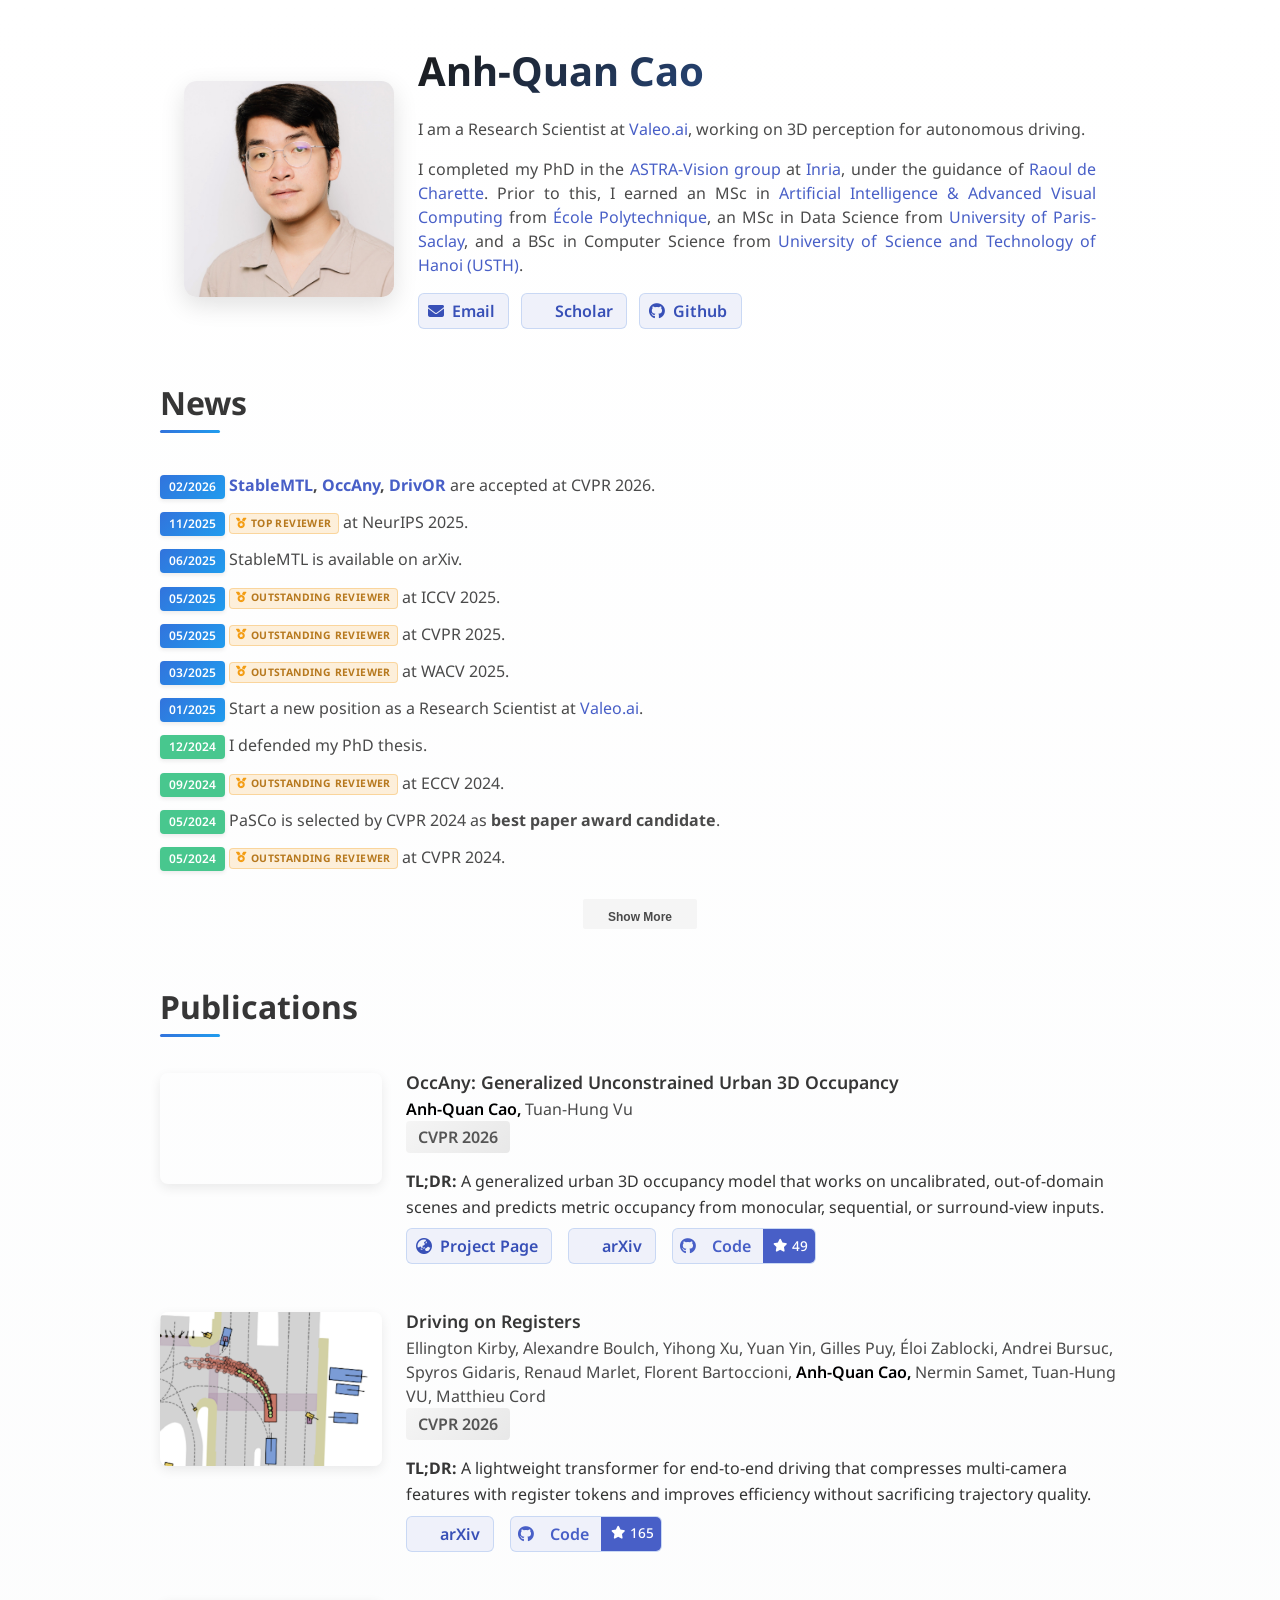
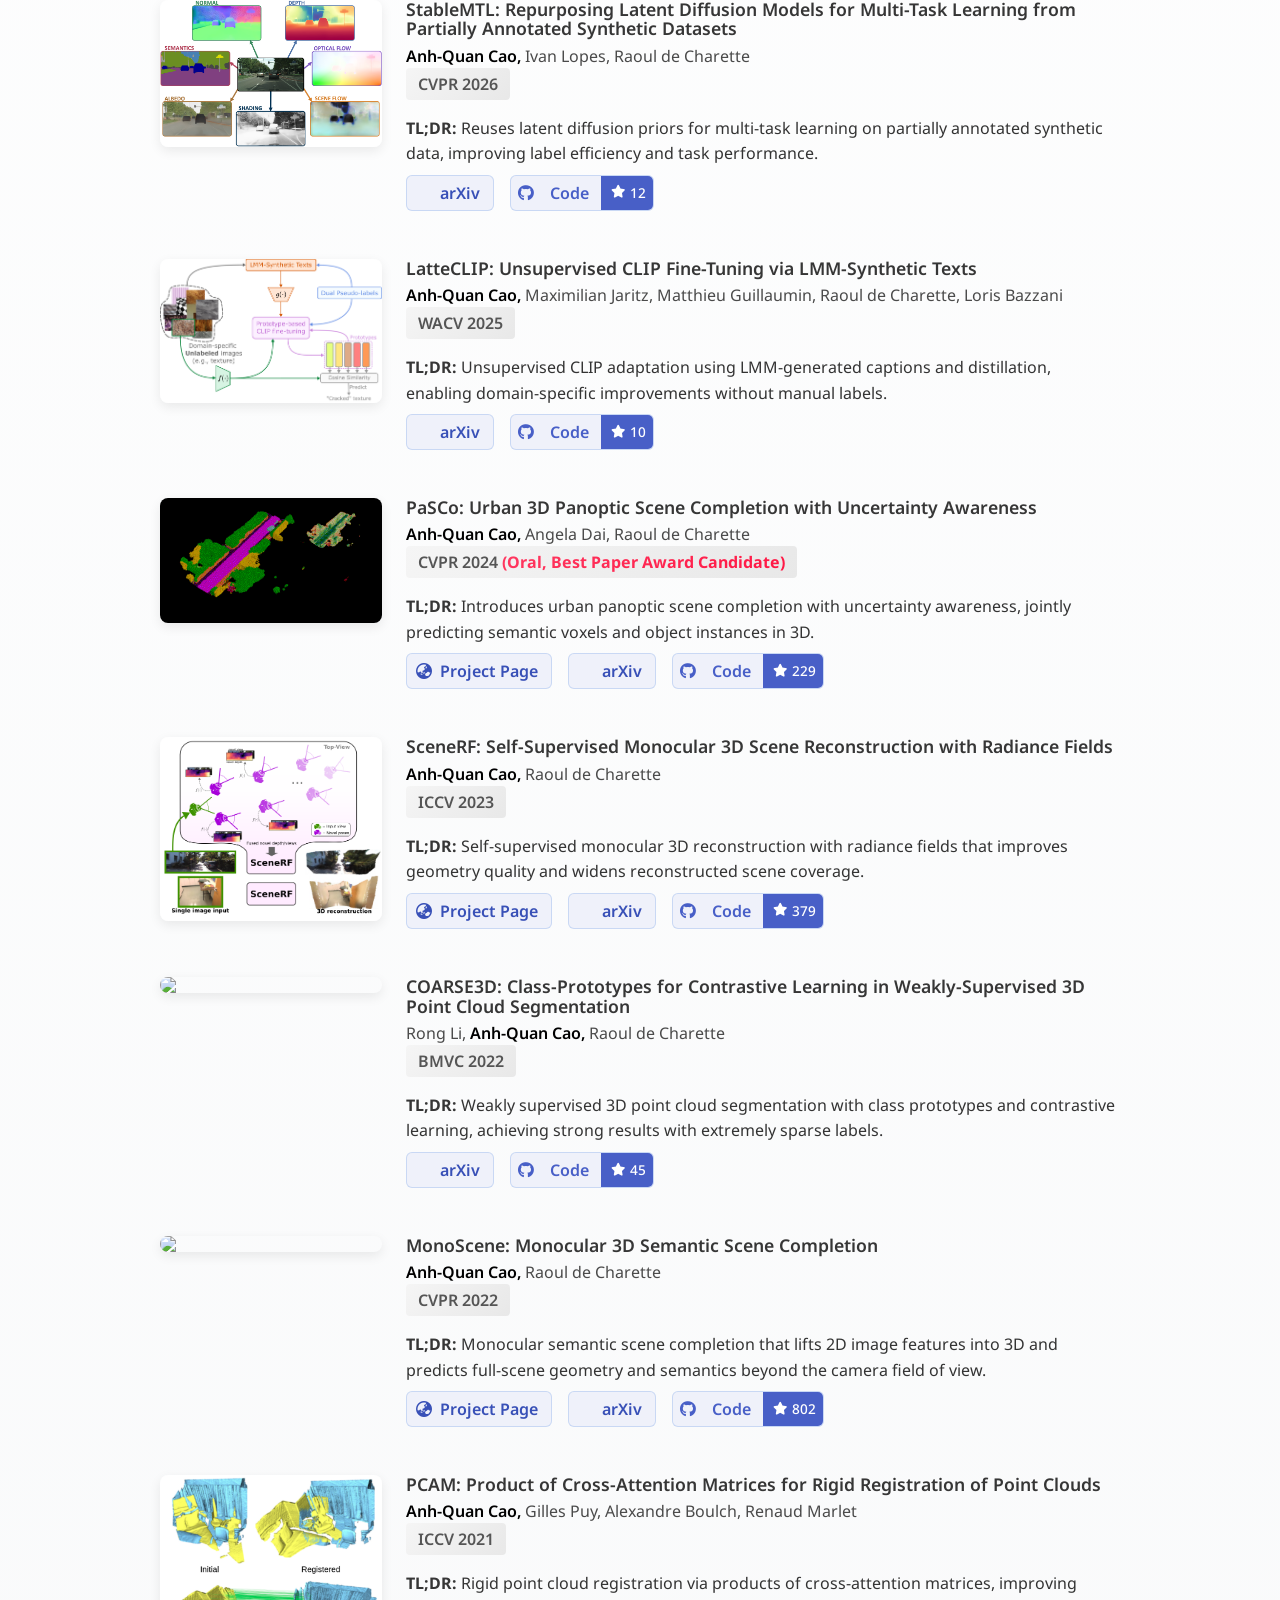
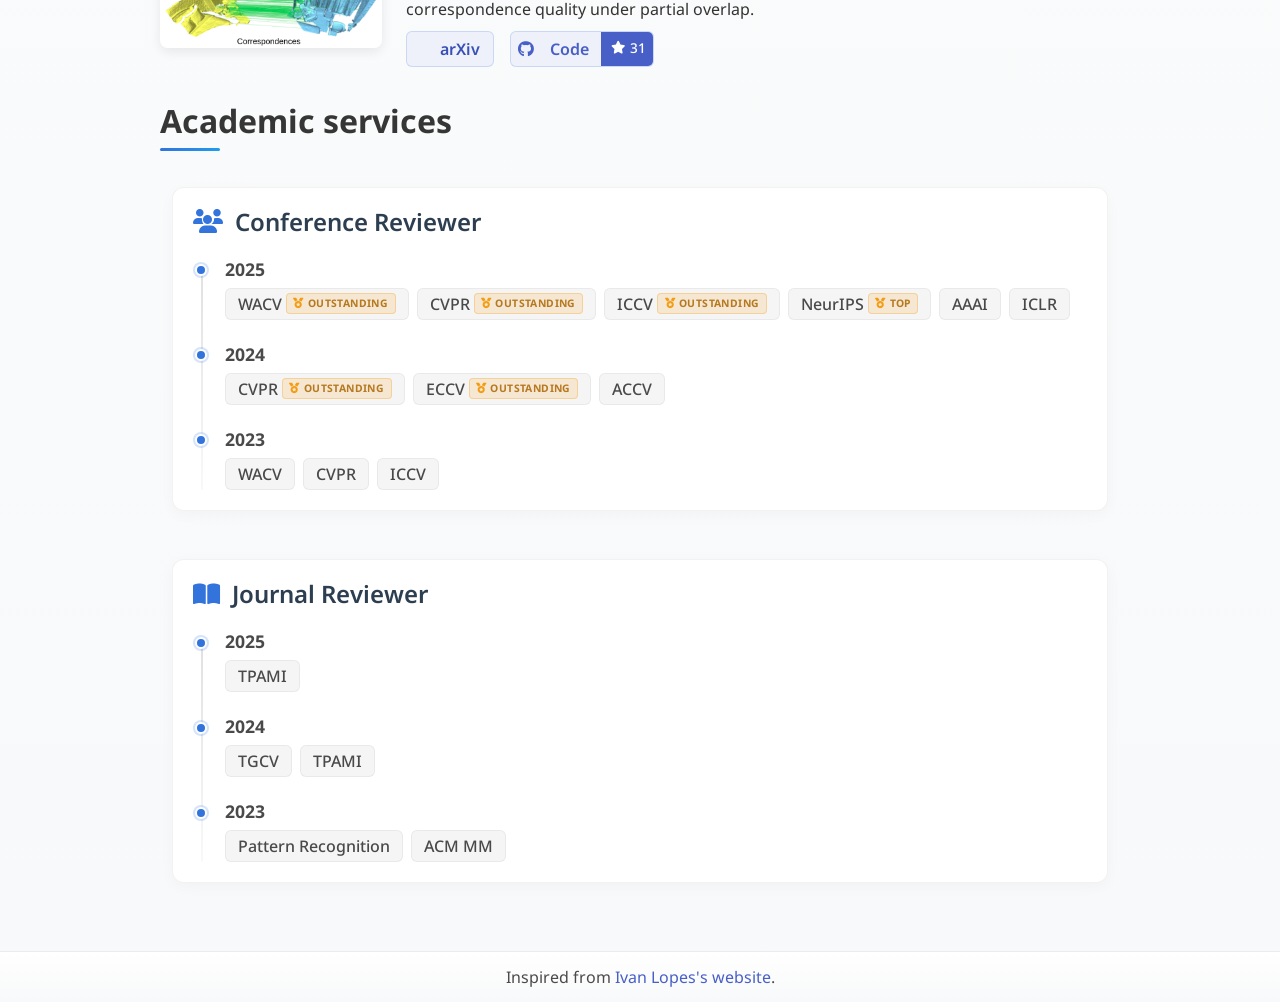
==== index.html @ 0c16ed2f "feat: enhance SEO metadata, add structured JSON-LD data, and improve accessibility labels for public" ====
<!DOCTYPE html>
<html lang="en-US" class="fontawesome-i2svg-active fontawesome-i2svg-complete">
<!-- Modified from https://phucnda.github.io/, original code from Phuc, Nguyen Duc Anh -->

<head>
  <meta http-equiv="Content-Type" content="text/html; charset=UTF-8">

  <!-- Google tag (gtag.js) -->
  <!-- <script async src="https://www.googletagmanager.com/gtag/js?id=G-V1244J4TGB"></script>
  <script>
    window.dataLayer = window.dataLayer || [];
    function gtag(){dataLayer.push(arguments);}
    gtag('js', new Date());

    gtag('config', 'G-V1244J4TGB');
  </script> -->

  <meta content="width=device-width, initial-scale=1" name="viewport">
  <title>Anh-Quan Cao | Research Scientist in 3D Perception & Autonomous Driving</title>
  <meta name="description"
    content="Anh-Quan Cao is a Research Scientist at Valeo.ai specializing in 3D perception for autonomous driving. His research includes 3D occupancy prediction, semantic scene completion, radiance fields, and multi-task learning.">
  <meta name="keywords"
    content="Anh-Quan Cao, 3D Perception, Autonomous Driving, Computer Vision, 3D Occupancy, Semantic Scene Completion, Radiance Fields, NeRF, Multi-Task Learning, Self-Supervised Learning, Point Cloud Segmentation, Deep Learning, Valeo.ai, Inria, CVPR, ICCV, NeurIPS">
  <meta name="author" content="Anh-Quan Cao">

  <link rel="canonical" href="https://anhquancao.github.io/">

  <!-- Open Graph / Social Media -->
  <meta property="og:type" content="website">
  <meta property="og:url" content="https://anhquancao.github.io/">
  <meta property="og:title" content="Anh-Quan Cao | Research Scientist in 3D Perception & Autonomous Driving">
  <meta property="og:description"
    content="Research Scientist at Valeo.ai working on 3D perception for autonomous driving. Specializing in 3D occupancy, semantic scene completion, and self-supervised learning.">
  <meta property="og:image" content="https://anhquancao.github.io/media/profile.png">

  <!-- Twitter -->
  <meta name="twitter:card" content="summary_large_image">
  <meta name="twitter:url" content="https://anhquancao.github.io/">
  <meta name="twitter:title" content="Anh-Quan Cao | Research Scientist in 3D Perception & Autonomous Driving">
  <meta name="twitter:description"
    content="Research Scientist at Valeo.ai working on 3D perception for autonomous driving. Specializing in 3D occupancy, semantic scene completion, and self-supervised learning.">
  <meta name="twitter:image" content="https://anhquancao.github.io/media/profile.png">

  <link rel="icon" type="image/x-icon" href="media/favicon.png">

  <!-- Structured Data -->
  <script type="application/ld+json">
    {
      "@context": "https://schema.org/",
      "@type": "Person",
      "name": "Anh-Quan Cao",
      "url": "https://anhquancao.github.io/",
      "image": "https://anhquancao.github.io/media/profile.png",
      "sameAs": [
        "https://scholar.google.com/citations?user=ygOSeCQAAAAJ",
        "https://github.com/anhquancao"
      ],
      "jobTitle": "Research Scientist",
      "worksFor": {
        "@type": "Organization",
        "name": "Valeo.ai"
      },
      "alumniOf": [
        {
          "@type": "CollegeOrUniversity",
          "name": "École Polytechnique"
        },
        {
          "@type": "CollegeOrUniversity",
          "name": "University of Paris-Saclay"
        },
        {
          "@type": "CollegeOrUniversity",
          "name": "University of Science and Technology of Hanoi"
        },
        {
          "@type": "CollegeOrUniversity",
          "name": "Inria"
        }
      ],
      "description": "Research Scientist at Valeo.ai working on 3D perception for autonomous driving. PhD from Inria in 3D computer vision."
    }
  </script>

  <!-- Fonts -->
  <link rel="preconnect" href="https://fonts.googleapis.com">
  <link rel="preconnect" href="https://fonts.gstatic.com" crossorigin>
  <link
    href="https://fonts.googleapis.com/css2?family=Noto+Sans:ital,wght@0,100..900;1,100..900&family=Open+Sans:ital,wght@0,300..800;1,300..800&display=swap"
    rel="stylesheet">

  <!-- Icons -->
  <link rel="stylesheet" href="https://cdnjs.cloudflare.com/ajax/libs/font-awesome/6.6.0/css/all.min.css"
    integrity="sha512-Kc323vGBEqzTmouAECnVceyQqyqdsSiqLQISBL29aUW4U/M7pSPA/gEUZQqv1cwx4OnYxTxve5UMg5GT6L4JJg=="
    crossorigin="anonymous" referrerpolicy="no-referrer" />
  <script src="https://cdnjs.cloudflare.com/ajax/libs/font-awesome/6.6.0/js/all.min.js"
    integrity="sha512-6sSYJqDreZRZGkJ3b+YfdhB3MzmuP9R7X1QZ6g5aIXhRvR1Y/N/P47jmnkENm7YL3oqsmI6AK+V6AD99uWDnIw=="
    crossorigin="anonymous" referrerpolicy="no-referrer"></script>
  <link rel="stylesheet" href="https://cdn.jsdelivr.net/gh/jpswalsh/academicons@1/css/academicons.min.css">

  <!-- Stylesheets -->
  <link href="bulma.min.css" rel="stylesheet">
  <link href="index.css" rel="stylesheet">

</head>

<body>

  <section class="hero">
    <div class="hero-body container is-max-desktop">
      <div class="columns is-vcentered">

        <div class="column is-3">
          <div class="portrait" style="border-radius: 0.8rem; overflow: hidden;">
            <img src="media/profile.png" alt="Anh-Quan Cao - Research Scientist in 3D Perception and Autonomous Driving">
          </div>
        </div>

        <div class="column">
          <h1 class="title">
            <b>Anh-Quan Cao</b>
          </h1>
          <div class="content has-text-justified">
            <p> I am a Research Scientist at <a href="https://valeoai.github.io/" target="_blank"
                rel="noopener noreferrer">Valeo.ai</a>, working on 3D perception for autonomous driving.</p>
            <p>I completed my PhD in the <a href="https://astra-vision.github.io/" target="_blank"
                rel="noopener noreferrer">ASTRA-Vision group</a>
              at <a href="https://www.inria.fr/en" target="_blank" rel="noopener noreferrer">Inria</a>,
              under the guidance of <a href="https://team.inria.fr/rits/membres/raoul-de-charette/" target="_blank"
                rel="noopener noreferrer">Raoul de Charette</a>.
              Prior to this, I earned an MSc in <a target="_blank"
                href="https://programmes.polytechnique.edu/en/master/all-msct-programs/artificial-intelligence-advanced-visual-computing-master"
                rel="noopener noreferrer">Artificial Intelligence & Advanced Visual Computing</a> from <a
                target="_blank" href="https://www.polytechnique.edu/en" rel="noopener noreferrer">École
                Polytechnique</a>, an MSc in Data Science from <a target="_blank"
                href="https://www.universite-paris-saclay.fr/en" rel="noopener noreferrer">University of
                Paris-Saclay</a>, and a BSc in Computer Science from <a target="_blank" href="https://usth.edu.vn/en/"
                rel="noopener noreferrer">University of Science and Technology of Hanoi (USTH)</a>.
            </p>
            <a class="external-link button is-link is-light" href="mailto:cao.anhquan@outlook.com">
              <span class="icon"><i class="fa fa-envelope" aria-hidden="true"></i></span>
              <span>Email</span>
            </a>

            <a class="external-link button is-link is-light"
              href="https://scholar.google.com/citations?user=ygOSeCQAAAAJ">
              <span class="icon"><i class="ai ai-google-scholar"></i></span>
              <span>Scholar</span>
            </a>

            <a class="external-link button is-link is-light" href="https://github.com/anhquancao">
              <span class="icon"><i class="fab fa-github"></i></span>
              <span>Github</span>
            </a>
          </div>

        </div>
      </div>
    </div>
    </div>
  </section>

  <section class="section pt-2">
    <div class="container is-max-desktop">

      <h2 class="title is-3">News</h2>
      <div class="columns publication-block">
        <div class="column">
          <div class="content">
            <div class="news-item"><span class="tag is-info">02/2026</span> <b><a href="#stablemtl">StableMTL</a>, <a
                  href="https://arxiv.org/abs/2603.23502">OccAny</a>, <a href="#drivor">DrivOR</a></b> are
              accepted at CVPR 2026.</div>
            <div class="news-item"><span class="tag is-info">11/2025</span> <b><a
                  href='https://neurips.cc/Conferences/2025/ProgramCommittee#top-reviewer'><span class="badge-top"><i
                      class="fas fa-medal text-gold"></i> Top reviewer</span></a></b> at
              NeurIPS 2025.</div>
            <div class="news-item"><span class="tag is-info">06/2025</span> StableMTL is available on arXiv.</div>
            <div class="news-item"><span class="tag is-info">05/2025</span> <b><a
                  href='https://iccv.thecvf.com/Conferences/2025/ProgramCommittee#all-outstanding-reviewer'><span
                    class="badge-outstanding"><i class="fas fa-medal text-gold"></i> Outstanding reviewer</span></a></b>
              at ICCV 2025.</div>
            <div class="news-item"><span class="tag is-info">05/2025</span> <b><a
                  href='https://cvpr.thecvf.com/Conferences/2025/ProgramCommittee#all-outstanding-reviewer'><span
                    class="badge-outstanding"><i class="fas fa-medal text-gold"></i> Outstanding reviewer</span></a></b>
              at CVPR 2025.</div>
            <div class="news-item"><span class="tag is-info">03/2025</span> <b><a
                  href='https://wacv2025.thecvf.com/reviewers/'><span class="badge-outstanding"><i
                      class="fas fa-medal text-gold"></i> Outstanding reviewer</span></a></b> at WACV 2025.</div>
            <div class="news-item"><span class="tag is-info">01/2025</span> Start a new position as a Research Scientist
              at <a href="https://valeoai.github.io/" target="_blank" rel="noopener noreferrer">Valeo.ai</a>.</div>
            <div class="news-item"><span class="tag is-success">12/2024</span> I defended my PhD thesis.</div>
            <div class="news-item"><span class="tag is-success">09/2024</span> <b><a
                  href='https://eccv.ecva.net/Conferences/2024/Reviewers'><span class="badge-outstanding"><i
                      class="fas fa-medal text-gold"></i> Outstanding reviewer</span></a></b> at ECCV 2024.
            </div>
            <div class="news-item"><span class="tag is-success">05/2024</span> PaSCo is selected by CVPR 2024 as <b>best
                paper award candidate</b>.</div>
            <div class="news-item"><span class="tag is-success">05/2024</span> <b><a
                  href='https://x.com/CVPR/status/1793616950314369239?lang=en'><span class="badge-outstanding"><i
                      class="fas fa-medal text-gold"></i> Outstanding reviewer</span></a></b> at CVPR
              2024.</div>
            <button class="button is-small is-light show-more-btn">Show More</button>
          </div>
          <div class="content content-old" style="display: none;">
            <div class="news-item"><span class="tag is-success">04/2024</span> PaSCo is accepted by CVPR 2024 as
              <b>Oral</b> (0.8% = 90/11,532).
            </div>
            <div class="news-item"><span class="tag is-success">02/2024</span> I join Amazon as an Applied Research
              Intern, working with Maximilian Jaritz, Matthieu Guillaumin and Loris Bazzani.</div>
            <div class="news-item"><span class="tag is-warning">12/2023</span> PaSCo is available on arXiv</div>
            <div class="news-item"><span class="tag is-warning">07/2023</span> SceneRF has been accepted at ICCV 2023
            </div>
            <div class="news-item"><span class="tag is-warning">03/2023</span> Updated version of SceneRF is available
              on arXiv! Code will be updated soon!</div>
          </div>
        </div>
      </div>

      <h2 class="title is-3">Publications</h2>

      <div id="occany" class="publication-block columns">

        <div class="column is-3">
          <div class="publication-image ">
            <video autoplay muted loop playsinline preload="metadata" aria-label="OccAny: Generalized Unconstrained Urban 3D Occupancy - Project Teaser">
              <source src="media/teaser_occany.mp4" type="video/mp4">
            </video>
          </div>
        </div>

        <div class="column">
          <div class="content">

            <h3 class="publication-title">
              <span>OccAny: Generalized Unconstrained Urban 3D Occupancy</span>
            </h3>

            <div class="publication-authors">
              <span class="author-block author-me">
                Anh-Quan Cao,
              </span>
              <span class="author-block ">
                Tuan-Hung Vu
              </span>
            </div>

            <div class="publication-venue">
              <span>CVPR 2026</span>
            </div>

            <p class="publication-description mb-0">
              <strong>TL;DR:</strong> A generalized urban 3D occupancy model that works on uncalibrated,
              out-of-domain scenes and predicts metric occupancy from monocular, sequential, or surround-view inputs.
            </p>

            <div class="publication-links field">

              <a class="external-link button is-link is-light" href="https://valeoai.github.io/OccAny/">
                <span class="icon"><i class="fas fa-globe-asia"></i></span>
                <span>Project Page</span>
              </a>

              <a class="external-link button is-link is-light" href="https://arxiv.org/abs/2603.23502">
                <span class="icon"><i class="ai ai-arxiv"></i></span>
                <span>arXiv</span>
              </a>

              <a class="external-link button is-link is-light has-star" href="https://github.com/valeoai/OccAny">
                <span class="button-label">
                  <span class="icon"><i class="fab fa-github"></i></span>
                  <span>Code</span>
                </span>
                <span class="star-count">
                  <span class="icon"><i class="fas fa-star"></i></span>
                  <span>49</span>
                </span>
              </a>

            </div>

          </div>
        </div>
      </div>

      <div id="drivor" class="publication-block columns">

        <div class="column is-3">
          <div class="publication-image ">

            <img alt="DrivOR: Driving on Registers - Lightweight Transformer for End-to-End Driving" src="media/drivor.png">
          </div>
        </div>

        <div class="column">
          <div class="content">

            <h3 class="publication-title">
              <span>Driving on Registers</span>
            </h3>

            <div class="publication-authors">
              <span class="author-block ">
                Ellington Kirby, Alexandre Boulch, Yihong Xu, Yuan Yin, Gilles Puy, Éloi Zablocki, Andrei Bursuc, Spyros
                Gidaris, Renaud Marlet, Florent Bartoccioni,
              </span>
              <span class="author-block author-me">
                Anh-Quan Cao,
              </span>
              <span class="author-block ">
                Nermin Samet, Tuan-Hung VU, Matthieu Cord
              </span>
            </div>

            <div class="publication-venue">
              <span>CVPR 2026</span>
            </div>

            <p class="publication-description mb-0">
              <strong>TL;DR:</strong> A lightweight transformer for end-to-end driving that compresses multi-camera
              features with register tokens and improves efficiency without sacrificing trajectory quality.
            </p>

            <div class="publication-links field">

              <a class="external-link button is-link is-light" href="https://arxiv.org/abs/2601.05083">
                <span class="icon"><i class="ai ai-arxiv"></i></span>
                <span>arXiv</span>
              </a>

              <a class="external-link button is-link is-light has-star" href="https://github.com/valeoai/DrivoR">
                <span class="button-label">
                  <span class="icon"><i class="fab fa-github"></i></span>
                  <span>Code</span>
                </span>
                <span class="star-count">
                  <span class="icon"><i class="fas fa-star"></i></span>
                  <span>165</span>
                </span>
              </a>

            </div>

          </div>
        </div>
      </div>

      <div id="stablemtl" class="publication-block columns">

        <div class="column is-3">
          <div class="publication-image ">

            <img alt="StableMTL: Multi-Task Learning from Partially Annotated Synthetic Datasets" src="media/stablemtl.png">
          </div>
        </div>

        <div class="column">
          <div class="content">

            <h3 class="publication-title">
              <span>StableMTL: Repurposing Latent Diffusion Models for Multi-Task Learning from Partially Annotated
                Synthetic Datasets</span>
            </h3>

            <div class="publication-authors">
              <span class="author-block author-me">
                Anh-Quan Cao,
              </span>
              <span class="author-block ">
                Ivan Lopes, Raoul de Charette
              </span>
            </div>

            <div class="publication-venue">
              <span>CVPR 2026</span>
            </div>

            <p class="publication-description mb-0">
              <strong>TL;DR:</strong> Reuses latent diffusion priors for multi-task learning on partially annotated
              synthetic data, improving label efficiency and task performance.
            </p>

            <div class="publication-links field">
              <a class="external-link button is-link is-light" href="https://arxiv.org/abs/2506.08013">
                <span class="icon"><i class="ai ai-arxiv"></i></span>
                <span>arXiv</span>
              </a>

              <a class="external-link button is-link is-light has-star"
                href="https://github.com/astra-vision/StableMTL">
                <span class="button-label">
                  <span class="icon"><i class="fab fa-github"></i></span>
                  <span>Code</span>
                </span>
                <span class="star-count">
                  <span class="icon"><i class="fas fa-star"></i></span>
                  <span>12</span>
                </span>
              </a>
            </div>

          </div>
        </div>
      </div>

      <div class="publication-block columns">

        <div class="column is-3">
          <div class="publication-image ">

            <img alt="LatteCLIP: Unsupervised CLIP Fine-Tuning via LMM-Synthetic Texts" src="media/latteclip.png">
          </div>
        </div>

        <div class="column">
          <div class="content">

            <h3 class="publication-title">
              <span>LatteCLIP: Unsupervised CLIP Fine-Tuning via LMM-Synthetic Texts</span>
            </h3>

            <div class="publication-authors">
              <span class="author-block author-me">
                Anh-Quan Cao,
              </span>
              <span class="author-block ">
                Maximilian Jaritz, Matthieu Guillaumin, Raoul de Charette, Loris Bazzani
              </span>
            </div>

            <div class="publication-venue">
              <span>WACV 2025</span>
            </div>

            <p class="publication-description mb-0">
              <strong>TL;DR:</strong> Unsupervised CLIP adaptation using LMM-generated captions and distillation,
              enabling domain-specific improvements without manual labels.
            </p>
            <div class="publication-links field">
              <a class="external-link button is-link is-light" href="https://arxiv.org/abs/2410.08211">
                <span class="icon"><i class="ai ai-arxiv"></i></span>
                <span>arXiv</span>
              </a>

              <a class="external-link button is-link is-light has-star"
                href="https://github.com/astra-vision/LatteCLIP">
                <span class="button-label">
                  <span class="icon"><i class="fab fa-github"></i></span>
                  <span>Code</span>
                </span>
                <span class="star-count">
                  <span class="icon"><i class="fas fa-star"></i></span>
                  <span>10</span>
                </span>
              </a>
            </div>

          </div>
        </div>
      </div>



      <div class="publication-block columns">

        <div class="column is-3">
          <div class="publication-image ">

            <img alt="PaSCo: Urban 3D Panoptic Scene Completion with Uncertainty Awareness" src="media/pasco.GIF">
          </div>
        </div>

        <div class="column">
          <div class="content">
            <h3 class="publication-title">PaSCo: Urban 3D Panoptic Scene Completion with Uncertainty Awareness</h3>
            <div class="publication-authors">

              <span class="author-block author-me">
                Anh-Quan Cao,
              </span>
              <span class="author-block ">
                Angela Dai, Raoul de Charette
              </span>

            </div>
            <div class="publication-venue">
              <span>CVPR 2024</span> <span class="has-text-danger">(Oral, Best Paper Award Candidate)</span>
            </div>
            <p class="publication-description mb-0">
              <strong>TL;DR:</strong> Introduces urban panoptic scene completion with uncertainty awareness, jointly
              predicting semantic voxels and object instances in 3D.
            </p>

            <div class="publication-links field">

              <a class="external-link button is-link is-light" href="https://astra-vision.github.io/PaSCo/">
                <span class="icon"><i class="fas fa-globe-asia"></i></span>
                <span>Project Page</span>
              </a>

              <a class="external-link button is-link is-light" href="https://arxiv.org/abs/2312.02158">
                <span class="icon"><i class="ai ai-arxiv"></i></span>
                <span>arXiv</span>
              </a>

              <a class="external-link button is-link is-light has-star" href="https://github.com/astra-vision/PaSCo">
                <span class="button-label">
                  <span class="icon"><i class="fab fa-github"></i></span>
                  <span>Code</span>
                </span>
                <span class="star-count">
                  <span class="icon"><i class="fas fa-star"></i></span>
                  <span>229</span>
                </span>
              </a>

            </div>
          </div>
        </div>
      </div>

      <div class="publication-block columns">

        <div class="column is-3">
          <div class="publication-image ">

            <img alt="SceneRF: Self-Supervised Monocular 3D Scene Reconstruction with Radiance Fields" src="media/scenerf.png">
          </div>
        </div>

        <div class="column">
          <div class="content">

            <h3 class="publication-title">
              <span>SceneRF: Self-Supervised Monocular 3D Scene Reconstruction with Radiance Fields</span>
            </h3>

            <div class="publication-authors">
              <span class="author-block author-me">
                Anh-Quan Cao,
              </span>
              <span class="author-block ">
                Raoul de Charette
              </span>
            </div>

            <div class="publication-venue">
              <span>ICCV 2023</span>
            </div>

            <p class="publication-description mb-0">
              <strong>TL;DR:</strong> Self-supervised monocular 3D reconstruction with radiance fields that improves
              geometry quality and widens reconstructed scene coverage.
            </p>

            <div class="publication-links field">
              <a class="external-link button is-link is-light" href="https://astra-vision.github.io/SceneRF/">
                <span class="icon"><i class="fas fa-globe-asia"></i></span>
                <span>Project Page</span>
              </a>

              <a class="external-link button is-link is-light" href="https://arxiv.org/abs/2212.02501">
                <span class="icon"><i class="ai ai-arxiv"></i></span>
                <span>arXiv</span>
              </a>

              <a class="external-link button is-link is-light has-star" href="https://github.com/astra-vision/SceneRF">
                <span class="button-label">
                  <span class="icon"><i class="fab fa-github"></i></span>
                  <span>Code</span>
                </span>
                <span class="star-count">
                  <span class="icon"><i class="fas fa-star"></i></span>
                  <span>379</span>
                </span>
              </a>
            </div>

          </div>
        </div>

      </div>

      <div class="publication-block columns">

        <div class="column is-3">
          <div class="publication-image ">

            <img alt="COARSE3D: Weakly-Supervised 3D Point Cloud Segmentation with Class-Prototypes" src="media/coarse3d_teaser.gif">
          </div>
        </div>

        <div class="column">
          <div class="content">

            <h3 class="publication-title">
              <span>COARSE3D: Class-Prototypes for Contrastive Learning in Weakly-Supervised 3D Point Cloud
                Segmentation</span>
            </h3>

            <div class="publication-authors">
              <span class="author-block ">
                Rong Li,
              </span>
              <span class="author-block author-me">
                Anh-Quan Cao,
              </span>
              <span class="author-block ">
                Raoul de Charette
              </span>
            </div>

            <div class="publication-venue">
              <span>BMVC 2022</span>
            </div>

            <p class="publication-description mb-0">
              <strong>TL;DR:</strong> Weakly supervised 3D point cloud segmentation with class prototypes and
              contrastive learning, achieving strong results with extremely sparse labels.
            </p>
            <div class="publication-links field">
              <a class="external-link button is-link is-light" href="https://arxiv.org/abs/2210.01784">
                <span class="icon"><i class="ai ai-arxiv"></i></span>
                <span>arXiv</span>
              </a>

              <a class="external-link button is-link is-light has-star" href="https://github.com/astra-vision/COARSE3D">
                <span class="button-label">
                  <span class="icon"><i class="fab fa-github"></i></span>
                  <span>Code</span>
                </span>
                <span class="star-count">
                  <span class="icon"><i class="fas fa-star"></i></span>
                  <span>45</span>
                </span>
              </a>
            </div>

          </div>
        </div>
      </div>

      <div class="publication-block columns">

        <div class="column is-3">
          <div class="publication-image ">

            <img alt="MonoScene: Monocular 3D Semantic Scene Completion" src="media/SemKITTI.gif">
          </div>
        </div>

        <div class="column">
          <div class="content">

            <h3 class="publication-title">
              <span>MonoScene: Monocular 3D Semantic Scene Completion
              </span>
            </h3>

            <div class="publication-authors">
              <span class="author-block author-me">
                Anh-Quan Cao,
              </span>
              <span class="author-block ">
                Raoul de Charette
              </span>
            </div>

            <div class="publication-venue">
              <span>CVPR 2022</span>
            </div>

            <p class="publication-description mb-0">
              <strong>TL;DR:</strong> Monocular semantic scene completion that lifts 2D image features into 3D and
              predicts full-scene geometry and semantics beyond the camera field of view.
            </p>
            <div class="publication-links field">
              <a class="external-link button is-link is-light" href="https://astra-vision.github.io/MonoScene/">
                <span class="icon"><i class="fas fa-globe-asia"></i></span>
                <span>Project Page</span>
              </a>

              <a class="external-link button is-link is-light" href="https://arxiv.org/abs/2112.00726">
                <span class="icon"><i class="ai ai-arxiv"></i></span>
                <span>arXiv</span>
              </a>

              <a class="external-link button is-link is-light has-star"
                href="https://github.com/astra-vision/MonoScene">
                <span class="button-label">
                  <span class="icon"><i class="fab fa-github"></i></span>
                  <span>Code</span>
                </span>
                <span class="star-count">
                  <span class="icon"><i class="fas fa-star"></i></span>
                  <span>802</span>
                </span>
              </a>
            </div>

          </div>
        </div>
      </div>

      <div class="publication-block columns">

        <div class="column is-3">
          <div class="publication-image ">

            <img alt="PCAM: Product of Cross-Attention Matrices for Rigid Registration of Point Clouds" src="media/PCAM_thumb.png">
          </div>
        </div>

        <div class="column">
          <div class="content">
            <h3 class="publication-title">PCAM: Product of Cross-Attention Matrices for Rigid Registration of Point
              Clouds</h3>
            <div class="publication-authors">

              <span class="author-block author-me">
                Anh-Quan Cao,
              </span>

              <span class="author-block ">
                Gilles Puy, Alexandre Boulch, Renaud Marlet
              </span>

            </div>
            <div class="publication-venue">
              <span>ICCV 2021</span>
            </div>
            <p class="publication-description mb-0">
              <strong>TL;DR:</strong> Rigid point cloud registration via products of cross-attention matrices,
              improving correspondence quality under partial overlap.
            </p>

            <div class="publication-links field">



              <a class="external-link button is-link is-light" href="https://arxiv.org/abs/2110.01269">
                <span class="icon"><i class="ai ai-arxiv"></i></span>
                <span>arXiv</span>
              </a>

              <a class="external-link button is-link is-light has-star" href="https://github.com/valeoai/PCAM">
                <span class="button-label">
                  <span class="icon"><i class="fab fa-github"></i></span>
                  <span>Code</span>
                </span>
                <span class="star-count">
                  <span class="icon"><i class="fas fa-star"></i></span>
                  <span>31</span>
                </span>
              </a>

            </div>
          </div>
        </div>
      </div>

      <h2 class="title is-3">Academic services</h2>
      <div class="column">
        <div class="columns is-multiline">

          <!-- Conferences -->
          <div class="column is-12">
            <div class="box service-box">
              <h3 class="title is-4 service-title"><i class="fas fa-users icon-blue"></i> Conference Reviewer</h3>
              <div class="service-timeline">
                <div class="timeline-item">
                  <div class="timeline-marker"></div>
                  <div class="timeline-content">
                    <div class="timeline-year">2025</div>
                    <div class="tags-container">
                      <span class="tag is-light is-medium">WACV <span class="badge-outstanding ml-1"><i
                            class="fas fa-medal text-gold"></i> Outstanding</span></span>
                      <span class="tag is-light is-medium">CVPR <span class="badge-outstanding ml-1"><i
                            class="fas fa-medal text-gold"></i> Outstanding</span></span>
                      <span class="tag is-light is-medium">ICCV <span class="badge-outstanding ml-1"><i
                            class="fas fa-medal text-gold"></i> Outstanding</span></span>
                      <span class="tag is-light is-medium">NeurIPS <span class="badge-top ml-1"><i
                            class="fas fa-medal text-gold"></i> Top</span></span>
                      <span class="tag is-light is-medium">AAAI</span>
                      <span class="tag is-light is-medium">ICLR</span>
                    </div>
                  </div>
                </div>
                <div class="timeline-item">
                  <div class="timeline-marker"></div>
                  <div class="timeline-content">
                    <div class="timeline-year">2024</div>
                    <div class="tags-container">
                      <span class="tag is-light is-medium">CVPR <span class="badge-outstanding ml-1"><i
                            class="fas fa-medal text-gold"></i> Outstanding</span></span>
                      <span class="tag is-light is-medium">ECCV <span class="badge-outstanding ml-1"><i
                            class="fas fa-medal text-gold"></i> Outstanding</span></span>
                      <span class="tag is-light is-medium">ACCV</span>
                    </div>
                  </div>
                </div>
                <div class="timeline-item">
                  <div class="timeline-marker"></div>
                  <div class="timeline-content">
                    <div class="timeline-year">2023</div>
                    <div class="tags-container">
                      <span class="tag is-light is-medium">WACV</span>
                      <span class="tag is-light is-medium">CVPR</span>
                      <span class="tag is-light is-medium">ICCV</span>
                    </div>
                  </div>
                </div>
              </div>
            </div>
          </div>

          <!-- Journals -->
          <div class="column is-12">
            <div class="box service-box">
              <h3 class="title is-4 service-title"><i class="fas fa-book-open icon-blue"></i> Journal Reviewer</h3>
              <div class="service-timeline">
                <div class="timeline-item">
                  <div class="timeline-marker"></div>
                  <div class="timeline-content">
                    <div class="timeline-year">2025</div>
                    <div class="tags-container">
                      <span class="tag is-light is-medium">TPAMI</span>
                    </div>
                  </div>
                </div>
                <div class="timeline-item">
                  <div class="timeline-marker"></div>
                  <div class="timeline-content">
                    <div class="timeline-year">2024</div>
                    <div class="tags-container">
                      <span class="tag is-light is-medium">TGCV</span>
                      <span class="tag is-light is-medium">TPAMI</span>
                    </div>
                  </div>
                </div>
                <div class="timeline-item">
                  <div class="timeline-marker"></div>
                  <div class="timeline-content">
                    <div class="timeline-year">2023</div>
                    <div class="tags-container">
                      <span class="tag is-light is-medium">Pattern Recognition</span>
                      <span class="tag is-light is-medium">ACM MM</span>
                    </div>
                  </div>
                </div>
              </div>
            </div>
          </div>

        </div>
      </div>






    </div>
  </section>

  <footer class="footer">
    <div class="content has-text-centered">
      <p>Inspired from <a href="https://wonjunior.github.io/">Ivan Lopes's website</a>.</p>
    </div>
  </footer>
  <script>
    document.addEventListener('DOMContentLoaded', function () {
      const showMoreBtn = document.querySelector('.show-more-btn');
      const contentOld = document.querySelector('.content-old');

      showMoreBtn.addEventListener('click', function () {
        if (contentOld.style.display === 'none') {
          contentOld.style.display = 'block';
          showMoreBtn.textContent = 'Show Less';
        } else {
          contentOld.style.display = 'none';
          showMoreBtn.textContent = 'Show More';
        }
      });

      document.querySelectorAll('a').forEach(link => {
        if (!link.hasAttribute('target') && !link.href.startsWith('mailto:')) {
          link.setAttribute('target', '_blank');
          link.setAttribute('rel', 'noopener noreferrer');
        }
      });
    });
  </script>
</body>
---- index.css ----
body {
    font-family: "Noto Sans", sans-serif;
    background: linear-gradient(to bottom, #ffffff 0%, #f8f9fa 100%);
    min-height: 100vh;
}

.title {
    font-family: "Noto Sans", sans-serif;
    font-weight: 700;
}

.portrait {
    border-radius: 50%;
    overflow: hidden;
    box-shadow: 0 8px 24px rgba(0, 0, 0, 0.12);
    transition: transform 0.3s ease, box-shadow 0.3s ease;
}

.portrait:hover {
    transform: translateY(-4px);
    box-shadow: 0 12px 32px rgba(0, 0, 0, 0.16);
}

.portrait img {
    /* transform: scale(1.06); */
    transform: scale(1.09);
    transition: transform 0.3s ease;
}

.footer .footer-links a {
    font-size: 25px;
    color: #000;
}

.publication-block .publication-title {
    width: fit-content;
    margin: 0 0 0.25em 0 !important;
    font-weight: 600;
    font-size: 110% !important;
    transition: color 0.2s ease;
}

.publication-block .publication-title a {
    color: #000;
    transition: color 0.2s ease;
}

.publication-block .publication-title a:hover {
    color: #3273dc;
}

.publication-block .publication-venue {
    color: #555;
    width: fit-content;
    margin-top: 0;
}

.publication-block .publication-venue-emph {
    font-style: normal;
    font-size: 80%;
    font-weight: 500;
    color: firebrick;
    padding-left: 0.25em;
}

.publication-block .publication-awards {
    color: firebrick;
    width: fit-content;
    font-weight: bolder;
}

.publication-block .publication-authors .author-me {
    color: #000;
    font-weight: 600;
}

.publication-block .publication-authors a {
    color: #000 !important;
}

.publication-block .publication-authors a:hover {
    text-decoration: underline;
}

.publication-block .publication-image {
    border-radius: 8px;
    width: 100%;
    overflow: hidden;
    font-size: 0;
    box-shadow: 0 4px 12px rgba(0, 0, 0, 0.08);
    transition: transform 0.3s ease, box-shadow 0.3s ease;
}

.publication-block .publication-image:hover {
    transform: translateY(-2px);
    box-shadow: 0 8px 20px rgba(0, 0, 0, 0.12);
}

.publication-block .publication-image img,
.publication-block .publication-image video {
    width: 100%;
    display: block;
    transition: transform 0.3s ease;
}

.publication-block .publication-image:hover img,
.publication-block .publication-image:hover video {
    transform: scale(1.05);
}

.publication-block .publication-mousecell {
    position: relative;
    font-size: 0;
}

.publication-block .publication-mousecell {
    width: 100%;
    height: 100%;
    display: inline-block;
    overflow: hidden;
}

.publication-block .publication-mousecell video {
    display: none;
}

.publication-block .publication-description {
    color: #333;
    margin: 0.5em 0;
}

.publication-block .publication-links {
    margin: 0 !important;
    margin-top: 0.5em !important;
    display: flex;
    align-items: center;
    flex-wrap: wrap;
    gap: 0.5rem;
}

/* Unified External Link Button Styling */
a.external-link.button {
    padding: 0.5em 0.85rem;
    height: 2.25rem;
    border: 1px solid rgba(50, 115, 220, 0.2) !important;
    border-radius: 6px;
    font-weight: 600;
    transition: all 0.2s ease;
    display: inline-flex;
    align-items: center;
    background-color: #eff1fa; /* Bulma is-link is-light background */
    color: #485fc7; /* Bulma is-link color */
}

a.external-link.button:hover {
    transform: translateY(-2px);
    box-shadow: 0 4px 12px rgba(0, 0, 0, 0.1);
    background-color: #ffffff;
    border-color: #485fc7 !important;
}

/* Unified Code/Star Button Styling */
.publication-links .button.is-link.is-light.has-star {
    padding: 0 !important; /* Reset padding for split buttons */
    overflow: hidden;
    display: inline-flex;
    align-items: stretch;
}

.button-label {
    display: flex;
    align-items: center;
    padding: 0 0.75rem;
    gap: 0.5rem;
    color: #485fc7;
}

.star-count {
    display: flex;
    align-items: center;
    padding: 0 0.45rem;
    gap: 0.15rem;
    background-color: #485fc7; /* Same as the text color of the left part */
    color: #ffffff !important;
    height: 100%;
    font-weight: 500;
}

.star-count span:last-child {
    font-size: 0.85rem;
}

.star-count .icon {
    color: #ffffff !important;
    font-size: 0.8em;
    margin: 0 !important;
}

.publication-links .button.has-star:hover .star-count {
    background-color: #3850b7;
}


.content-old {
    display: none;
}

.news-item {
    margin-bottom: 0.2rem;
}

.footer {
    padding: 0.8rem 0.8rem 0.8rem;
}

a.external-link {
    margin-right: 0.5rem !important;
    transition: all 0.2s ease;
    border-radius: 6px;
}

a.external-link:hover {
    transform: translateY(-2px);
    box-shadow: 0 4px 12px rgba(0, 0, 0, 0.1);
}

/* Section styling */
.section {
    background: transparent;
}

/* Title enhancements */
.title.is-3 {
    position: relative;
    padding-bottom: 0.75rem;
    margin-bottom: 1.5rem !important;
}

.title.is-3::after {
    content: '';
    position: absolute;
    bottom: 0;
    left: 0;
    width: 60px;
    height: 3px;
    background: linear-gradient(90deg, #3273dc 0%, #209cee 100%);
    border-radius: 2px;
}

/* News items enhancement */
.news-item {
    padding: 0.25rem 0;
    transition: padding-left 0.2s ease;
}

.news-item:hover {
    padding-left: 0.5rem;
}

.news-item .tag {
    font-weight: 600;
    box-shadow: 0 2px 4px rgba(0, 0, 0, 0.08);
}

/* Publication block enhancement */
.publication-block {
    padding: 0.75rem 0;
    transition: background-color 0.2s ease;
    border-radius: 8px;
}

.publication-block:hover {
    background-color: rgba(50, 115, 220, 0.02);
}

/* Button enhancements */
.button {
    font-weight: 500;
    transition: all 0.2s ease;
}

.button.is-link {
    background-color: #3273dc;
}

.button.is-link:hover {
    background-color: #2366d1;
    transform: translateY(-1px);
}

/* Hero section */
.hero-body {
    padding: 3rem 1.5rem;
}

/* Footer enhancement */
.footer {
    background: linear-gradient(to top, #f8f9fa 0%, #ffffff 100%);
    border-top: 1px solid rgba(0, 0, 0, 0.05);
}

/* Smooth scrolling */
html {
    scroll-behavior: smooth;
}

/* Academic Services Enhancements */
.service-box {
    border-radius: 12px;
    box-shadow: 0 4px 15px rgba(0, 0, 0, 0.03);
    border: 1px solid rgba(0, 0, 0, 0.05);
    transition: transform 0.2s ease, box-shadow 0.2s ease;
    margin-bottom: 1.5rem;
    background: #ffffff;
}

.service-box:hover {
    transform: translateY(-2px);
    box-shadow: 0 8px 25px rgba(0, 0, 0, 0.08);
}

.service-title {
    display: flex;
    align-items: center;
    gap: 0.75rem;
    margin-bottom: 1.5rem !important;
    color: #2c3e50;
    font-weight: 600;
}

.icon-blue {
    color: #3273dc;
}

.service-timeline {
    position: relative;
    padding-left: 1.5rem;
    margin-left: 0.5rem;
}

.service-timeline::before {
    content: '';
    position: absolute;
    left: 0;
    top: 0.5rem;
    bottom: 0;
    width: 2px;
    background: linear-gradient(to bottom, #e0e0e0, rgba(224, 224, 224, 0.2));
    border-radius: 2px;
}

.timeline-item {
    position: relative;
    margin-bottom: 1.5rem;
}

.timeline-item:last-child {
    margin-bottom: 0;
}

.timeline-marker {
    position: absolute;
    left: -1.85rem;
    top: 0.35rem;
    width: 12px;
    height: 12px;
    background-color: #3273dc;
    border-radius: 50%;
    border: 2px solid #fff;
    box-shadow: 0 0 0 2px rgba(50, 115, 220, 0.2);
}

.timeline-content {
    display: flex;
    flex-direction: column;
    gap: 0.5rem;
}

.timeline-year {
    font-weight: 700;
    color: #4a4a4a;
    font-size: 1.1rem;
    line-height: 1.2;
}

.tags-container {
    display: flex;
    flex-wrap: wrap;
    gap: 0.5rem;
}

.tags-container .tag {
    font-weight: 500;
    border: 1px solid rgba(0,0,0,0.05);
    background-color: #f8f9fa;
    color: #363636;
    border-radius: 6px;
    transition: all 0.2s ease;
}

.tags-container .tag:hover {
    background-color: #f0f3f8;
    border-color: #dce4f0;
    color: #3273dc;
}

.badge-outstanding, .badge-top {
    font-size: 0.65rem;
    font-weight: 700;
    text-transform: uppercase;
    letter-spacing: 0.4px;
    display: inline-flex;
    align-items: center;
    gap: 0.25rem;
    padding: 0.1rem 0.4rem;
    border-radius: 4px;
    vertical-align: middle;
}

.badge-outstanding, .badge-top {
    background: rgba(243, 156, 18, 0.15);
    border: 1px solid rgba(243, 156, 18, 0.3);
    color: #b7791f;
}

.text-gold {
    color: #f39c12;
}

.text-silver {
    color: #95a5a6;
}

/* Main title enhancement */
h1.title {
    font-size: 2.5rem;
    background: linear-gradient(135deg, #1a1a1a 0%, #3273dc 100%);
    -webkit-background-clip: text;
    -webkit-text-fill-color: transparent;
    background-clip: text;
}

/* Link hover effects */
a {
    transition: color 0.2s ease;
}

/* Publication venue badges */
.publication-venue {
    display: inline-block;
    padding: 0.25rem 0.75rem;
    background: linear-gradient(135deg, #f5f5f5 0%, #e8e8e8 100%);
    border-radius: 4px;
    font-weight: 600;
    margin-bottom: 0.5rem;
}

/* Award highlights */
.has-text-danger {
    background: linear-gradient(135deg, #ff3860 0%, #ff1744 100%);
    -webkit-background-clip: text;
    -webkit-text-fill-color: transparent;
    background-clip: text;
    font-weight: 700;
}

/* Show more button enhancement */
.show-more-btn {
    margin-top: 1.5rem;
    background: #f5f5f5;
    color: #4a4a4a;
    border: 1px solid #dbdbdb;
    font-weight: 600;
    transition: all 0.2s ease;
    border-radius: 8px;
    padding: 0.5rem 1.5rem;
    display: block;
    margin-left: auto;
    margin-right: auto;
    cursor: pointer;
}

.show-more-btn:hover {
    background: #eeeeee;
    color: #3273dc;
    border-color: #3273dc;
    transform: translateY(-1px);
}

/* Container max width adjustment for better spacing */
.container.is-max-desktop {
    max-width: 960px;
}

/* Improved spacing between sections */
.section {
    padding: 2rem 1.5rem;
}

/* Tag enhancements */
.tag.is-info {
    background: linear-gradient(135deg, #3273dc 0%, #209cee 100%);
    color: white;
    font-weight: 600;
    border: none;
}

/* Publication description styling */
.publication-description {
    line-height: 1.6;
    color: #4a4a4a;
}
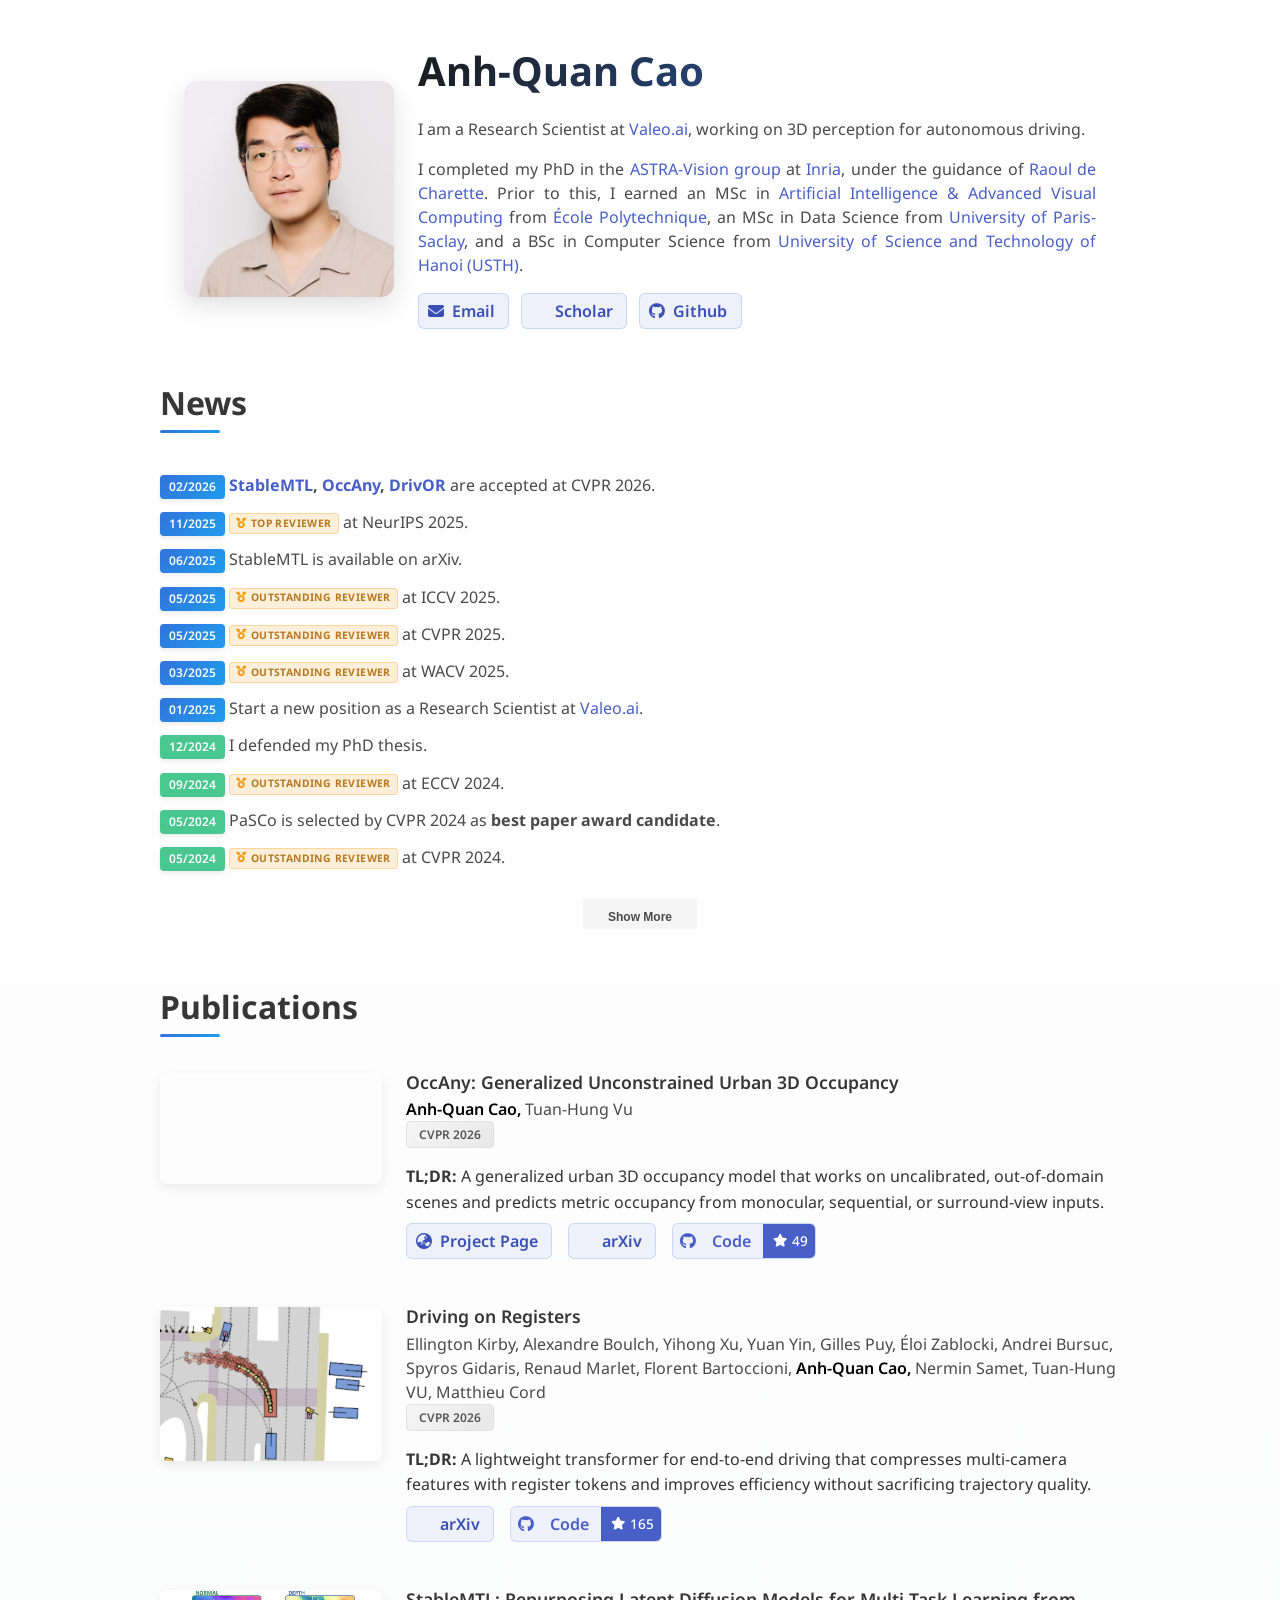
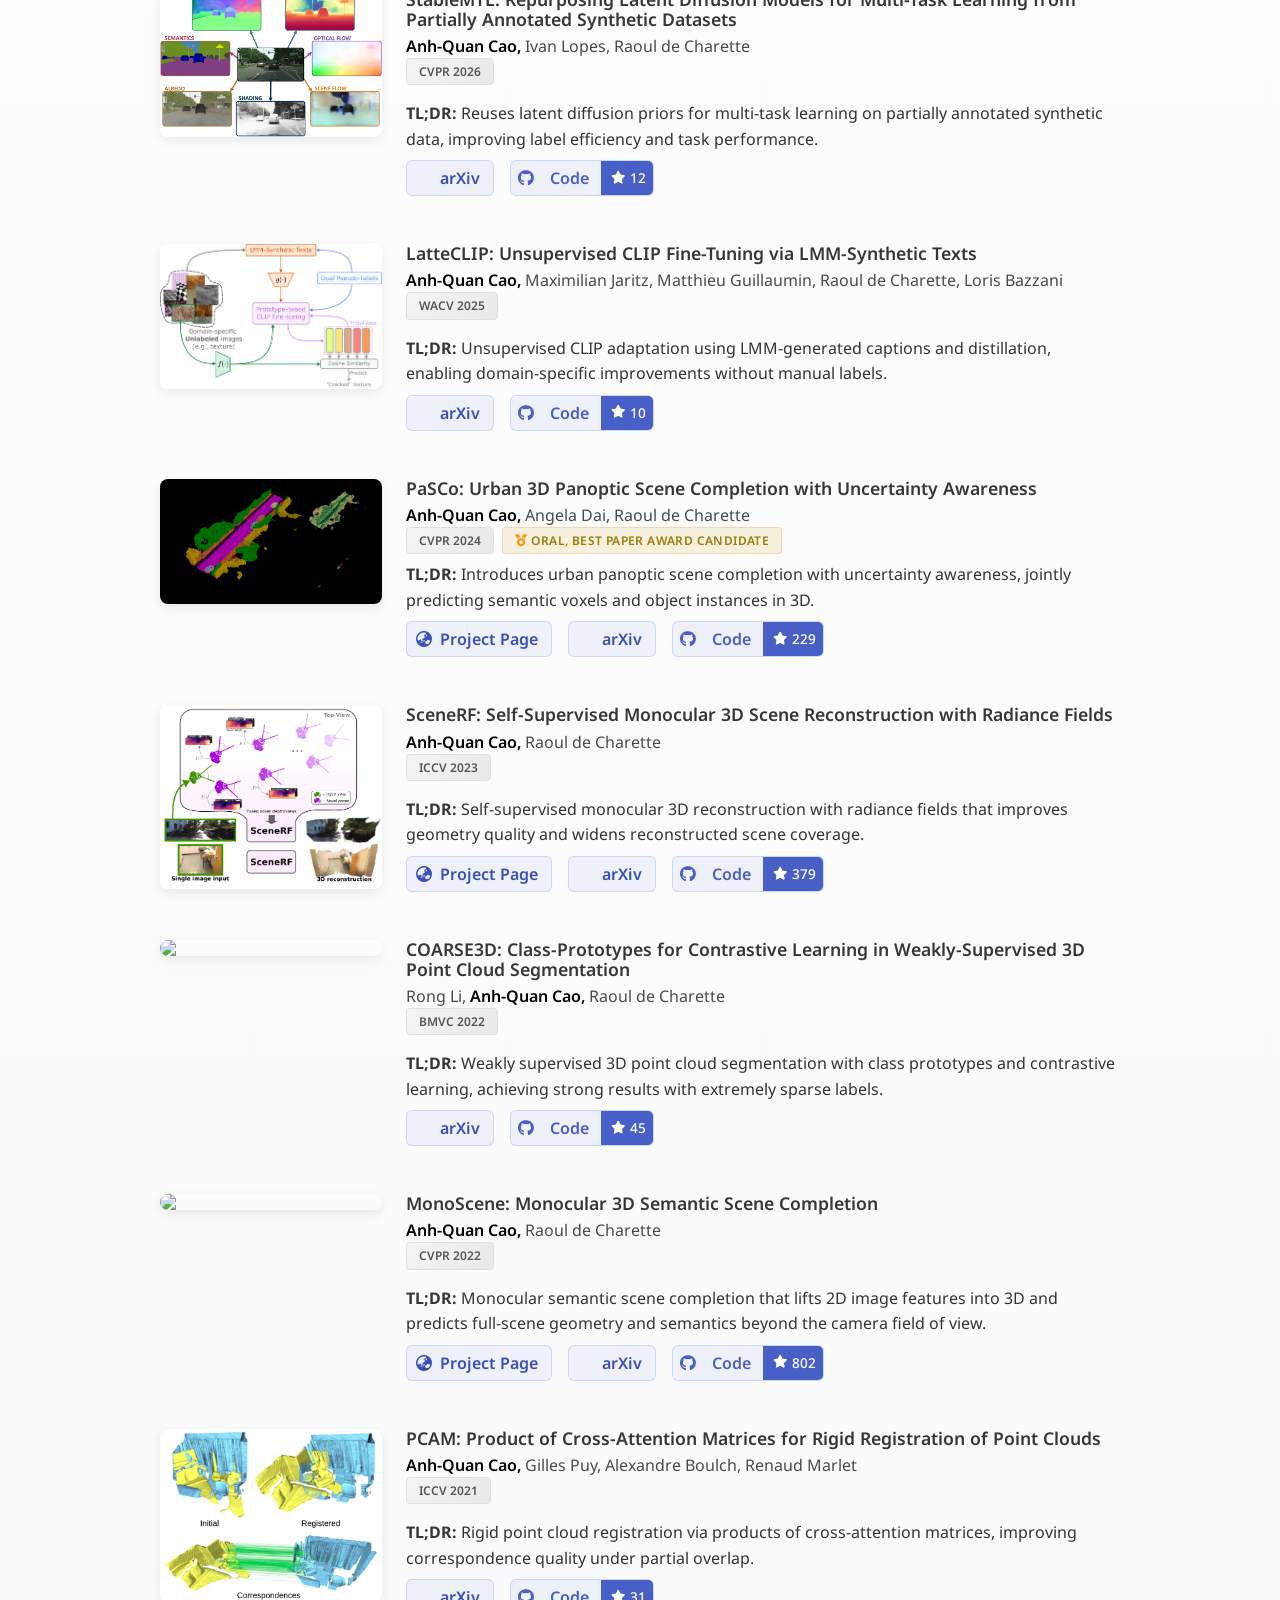
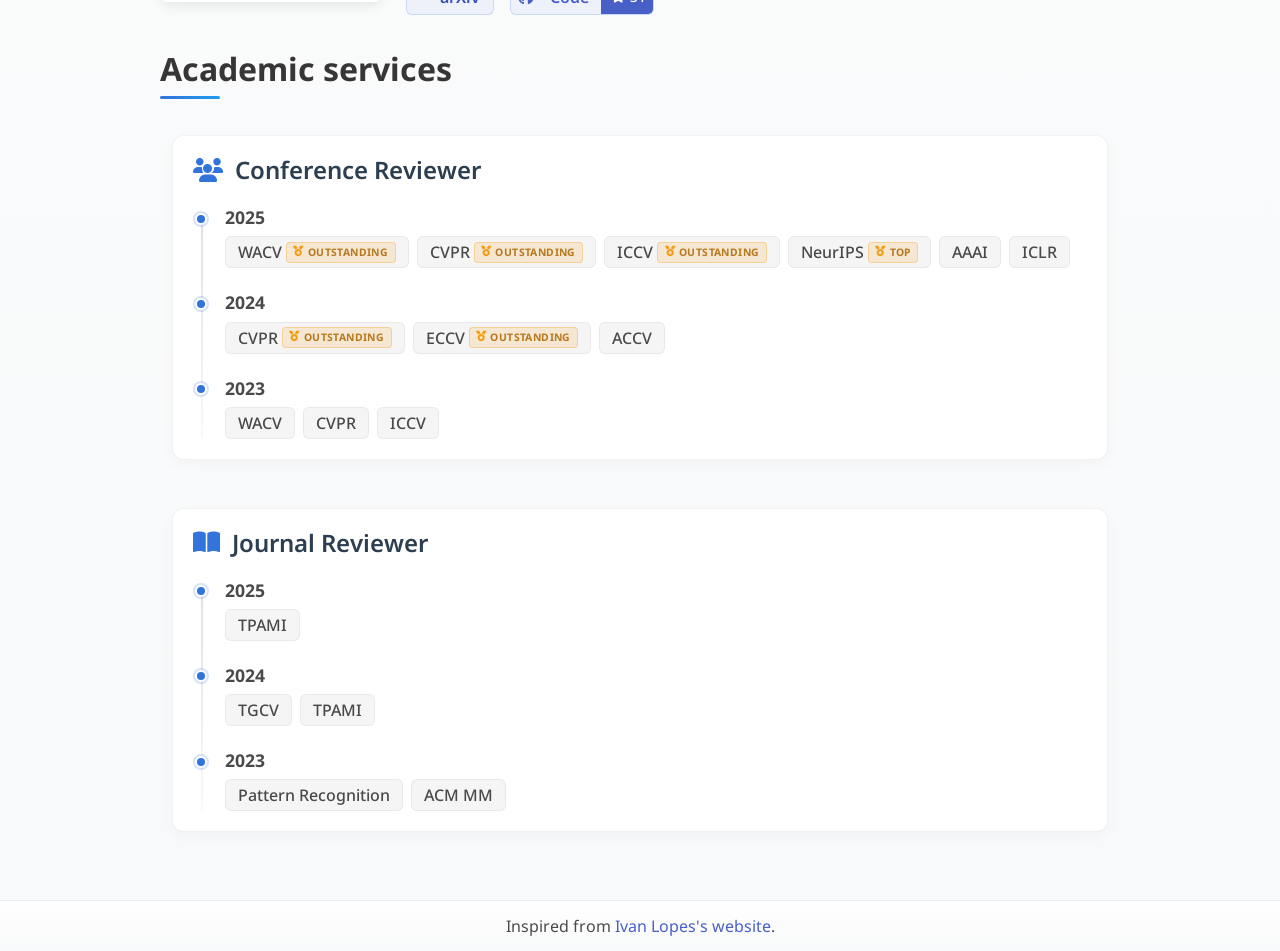
==== commit 3bf3f32b: "feat: introduce dedicated award badges and standardize publication venue styling" ====
--- a/index.html
+++ b/index.html
@@ -482,8 +482,11 @@
               </span>
 
             </div>
-            <div class="publication-venue">
-              <span>CVPR 2024</span> <span class="has-text-danger">(Oral, Best Paper Award Candidate)</span>
+            <div class="is-flex is-align-items-center mb-2">
+              <div class="publication-venue mb-0">
+                <span>CVPR 2024</span>
+              </div>
+              <span class="badge-award ml-2"><i class="fas fa-medal text-gold"></i> Oral, Best Paper Award Candidate</span>
             </div>
             <p class="publication-description mb-0">
               <strong>TL;DR:</strong> Introduces urban panoptic scene completion with uncertainty awareness, jointly
--- a/index.css
+++ b/index.css
@@ -415,9 +415,6 @@
     padding: 0.1rem 0.4rem;
     border-radius: 4px;
     vertical-align: middle;
-}
-
-.badge-outstanding, .badge-top {
     background: rgba(243, 156, 18, 0.15);
     border: 1px solid rgba(243, 156, 18, 0.3);
     color: #b7791f;
@@ -446,22 +443,32 @@
 }
 
 /* Publication venue badges */
+.publication-venue, .badge-award {
+    display: inline-flex;
+    align-items: center;
+    padding: 0.2rem 0.75rem;
+    border-radius: 4px;
+    font-weight: 600;
+    font-size: 0.75rem;
+    line-height: 1.2rem;
+    height: 1.7rem;
+    box-sizing: border-box;
+}
+
 .publication-venue {
-    display: inline-block;
-    padding: 0.25rem 0.75rem;
     background: linear-gradient(135deg, #f5f5f5 0%, #e8e8e8 100%);
-    border-radius: 4px;
-    font-weight: 600;
+    border: 1px solid #e0e0e0;
     margin-bottom: 0.5rem;
-}
-
-/* Award highlights */
-.has-text-danger {
-    background: linear-gradient(135deg, #ff3860 0%, #ff1744 100%);
-    -webkit-background-clip: text;
-    -webkit-text-fill-color: transparent;
-    background-clip: text;
-    font-weight: 700;
+    color: #555;
+}
+
+.badge-award {
+    text-transform: uppercase;
+    letter-spacing: 0.4px;
+    background: rgba(212, 175, 55, 0.15);
+    border: 1px solid rgba(212, 175, 55, 0.3);
+    color: #9a7d0a;
+    gap: 0.25rem;
 }
 
 /* Show more button enhancement */
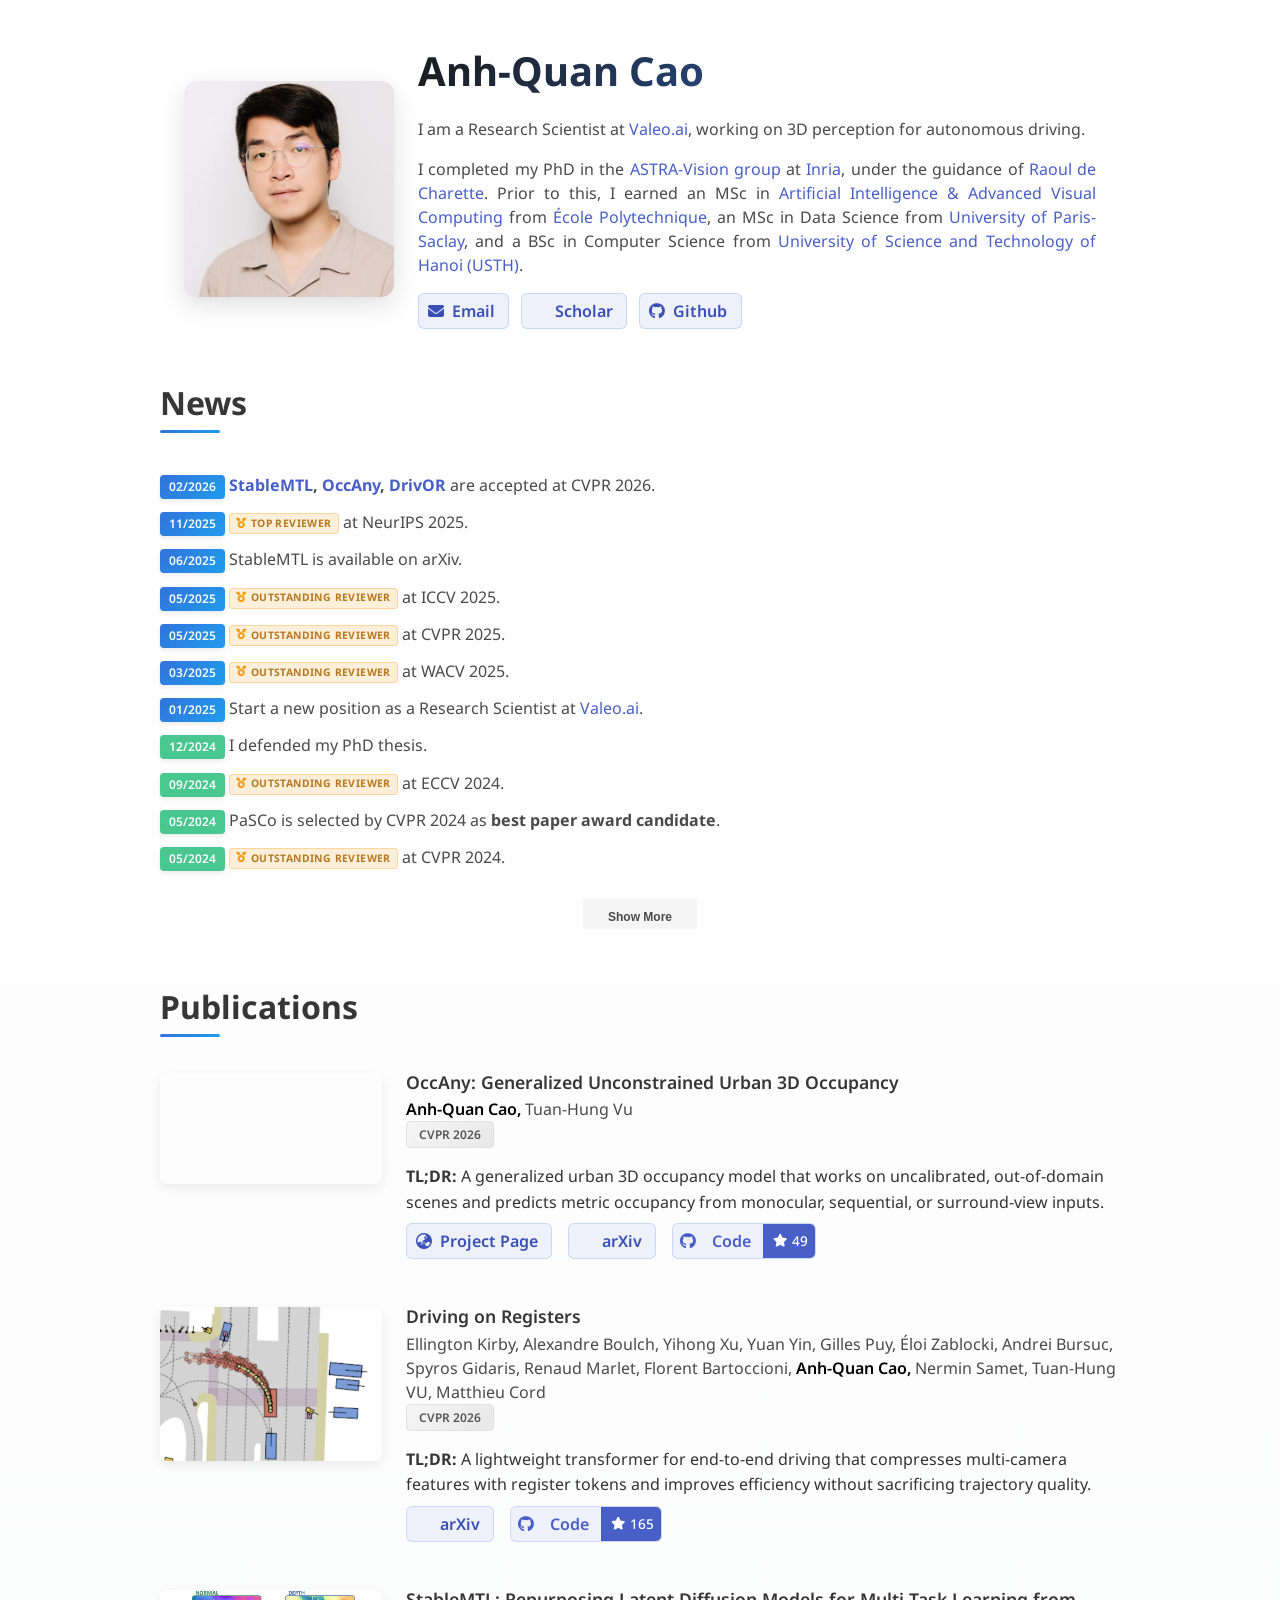
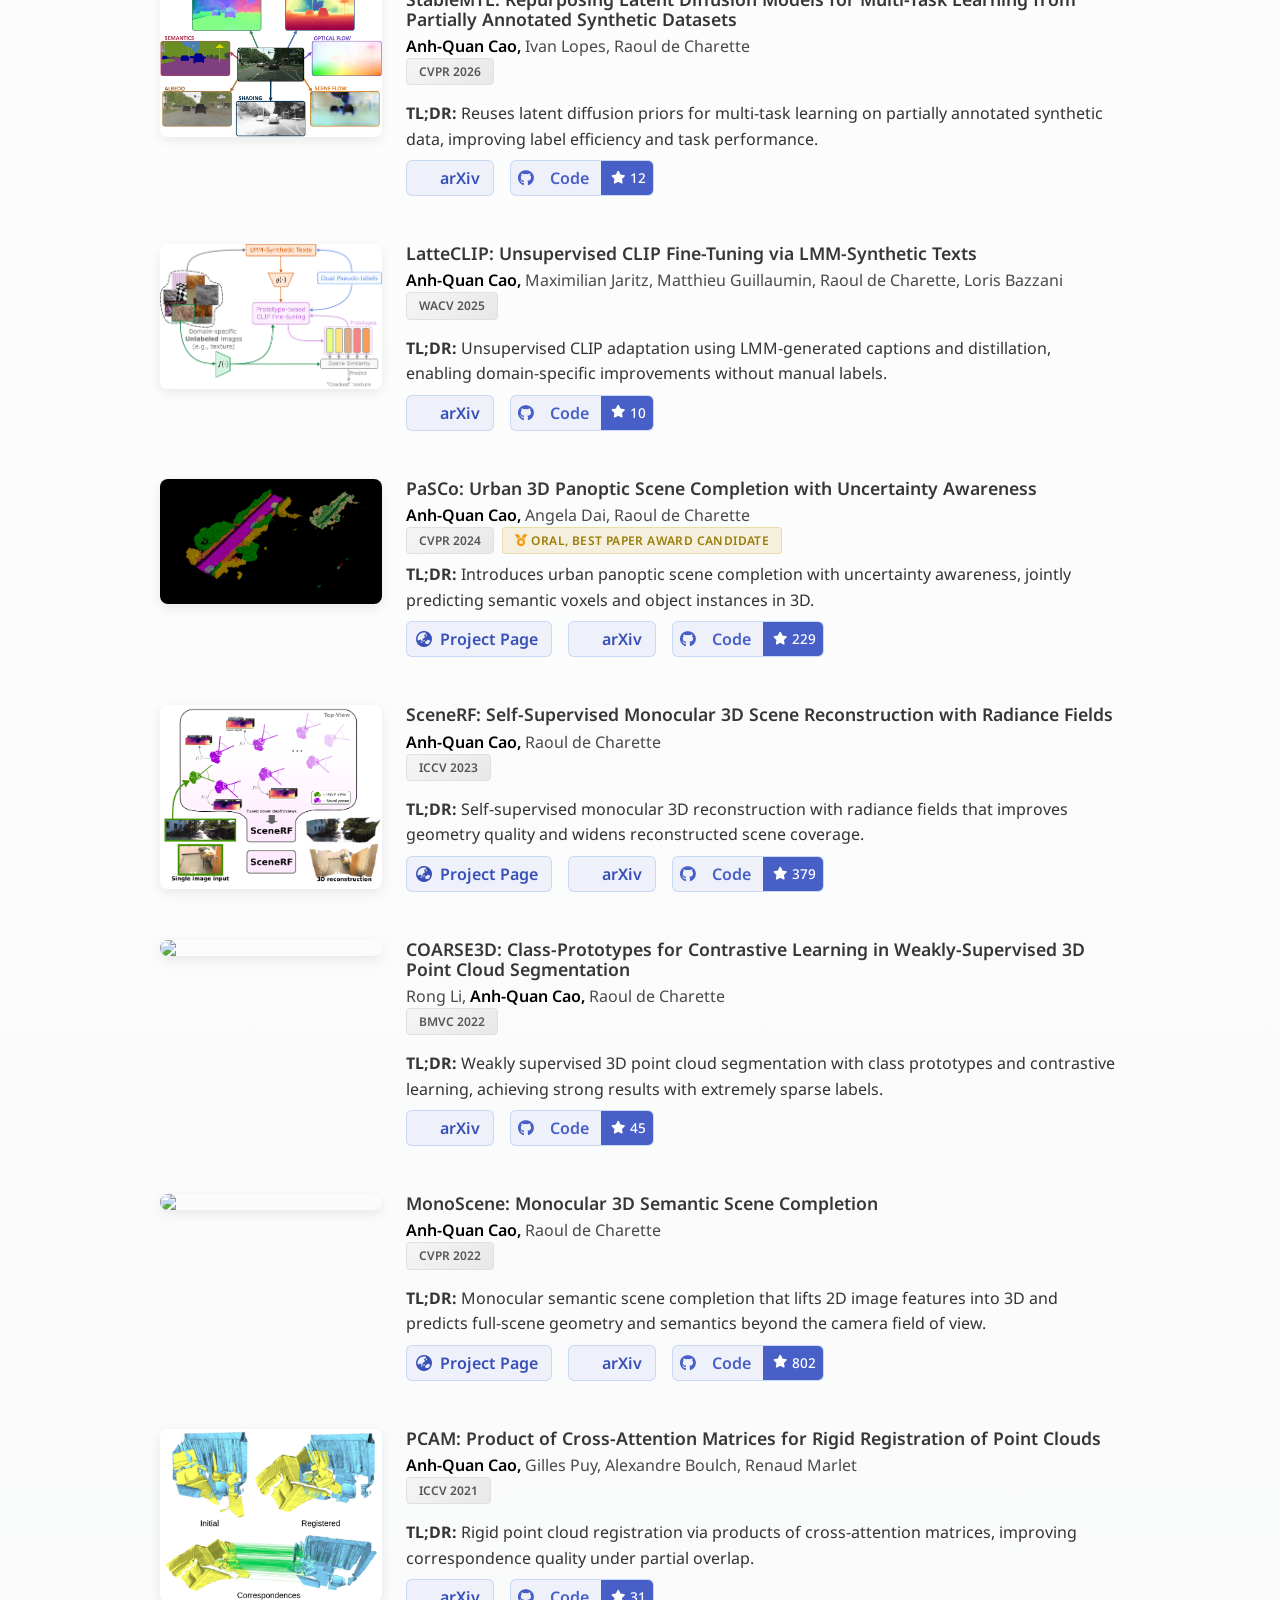
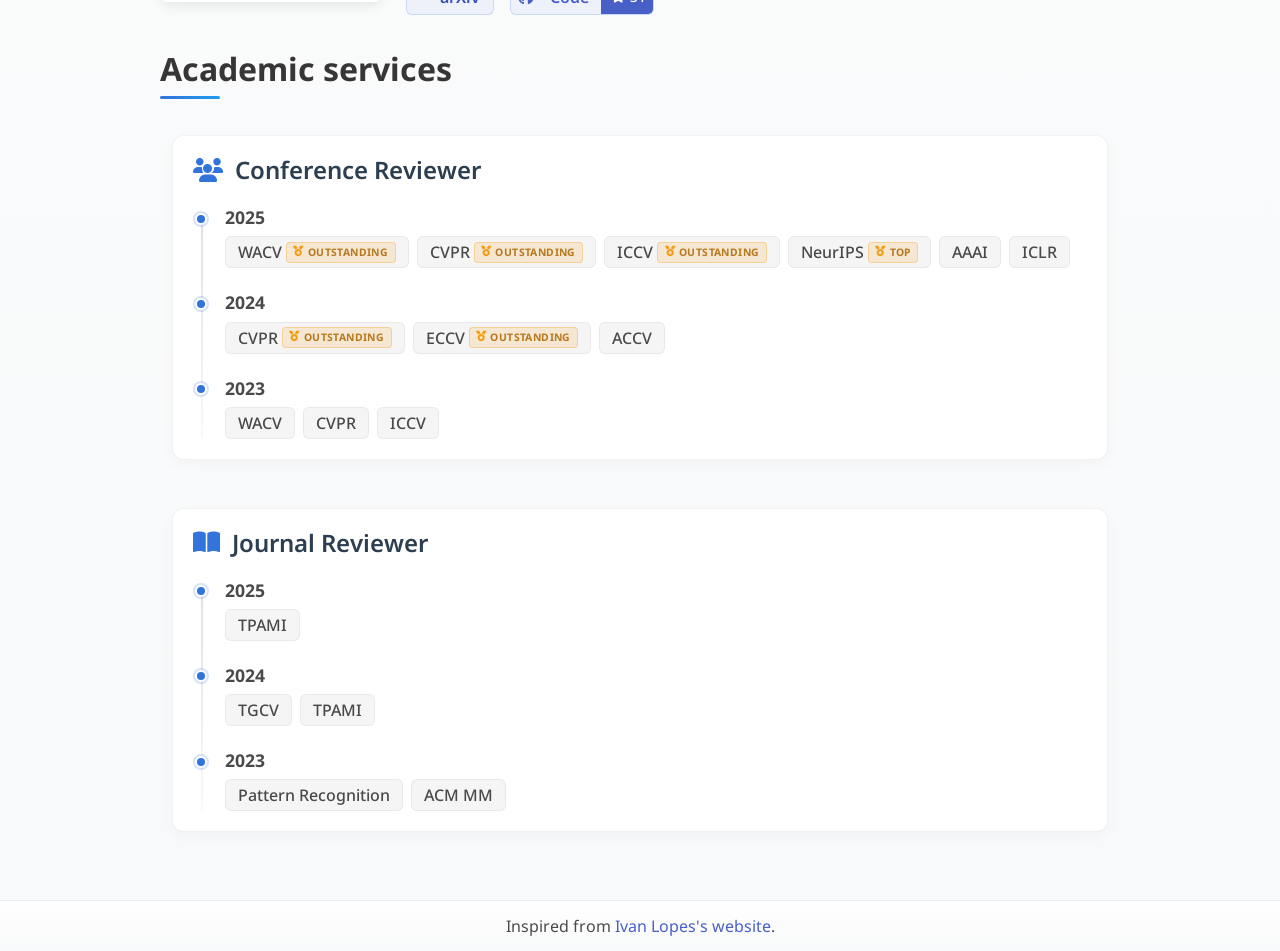
==== commit d25107f7: "feat: add dynamic GitHub star count fetching for repositories tagged with .has-star" ====
--- a/index.html
+++ b/index.html
@@ -891,6 +891,32 @@
           link.setAttribute('rel', 'noopener noreferrer');
         }
       });
+
+      // Fetch GitHub stars
+      const starLinks = document.querySelectorAll('.has-star');
+      starLinks.forEach(link => {
+        const href = link.getAttribute('href');
+        if (href && href.includes('github.com')) {
+          const parts = href.split('github.com/')[1].split('/');
+          if (parts.length >= 2) {
+            const repoPath = parts[0] + '/' + parts[1];
+            fetch(`https://api.github.com/repos/${repoPath}`)
+              .then(response => {
+                if (!response.ok) throw new Error('Network response was not ok');
+                return response.json();
+              })
+              .then(data => {
+                if (data.stargazers_count !== undefined) {
+                  const starCountSpan = link.querySelector('.star-count span:last-child');
+                  if (starCountSpan) {
+                    starCountSpan.textContent = data.stargazers_count;
+                  }
+                }
+              })
+              .catch(error => console.error(`Error fetching stars for ${repoPath}:`, error));
+          }
+        }
+      });
     });
   </script>
 </body>
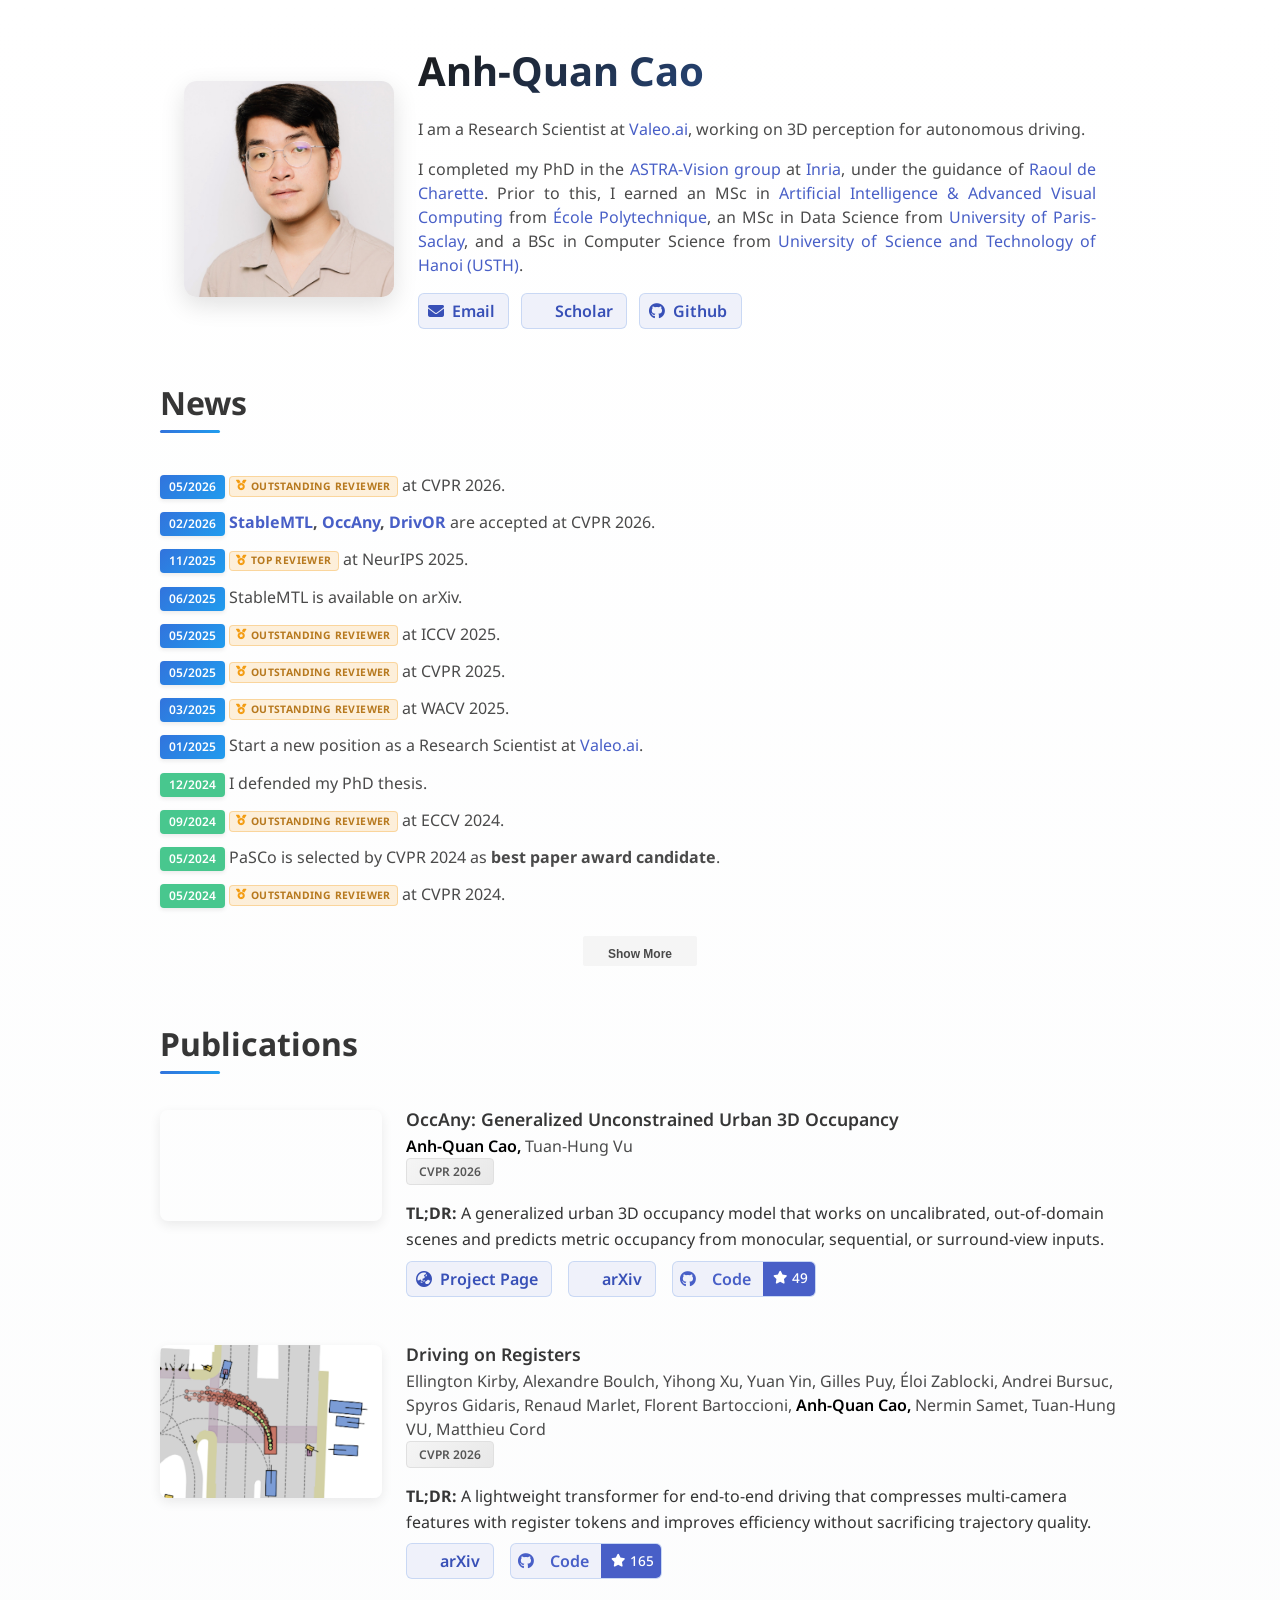
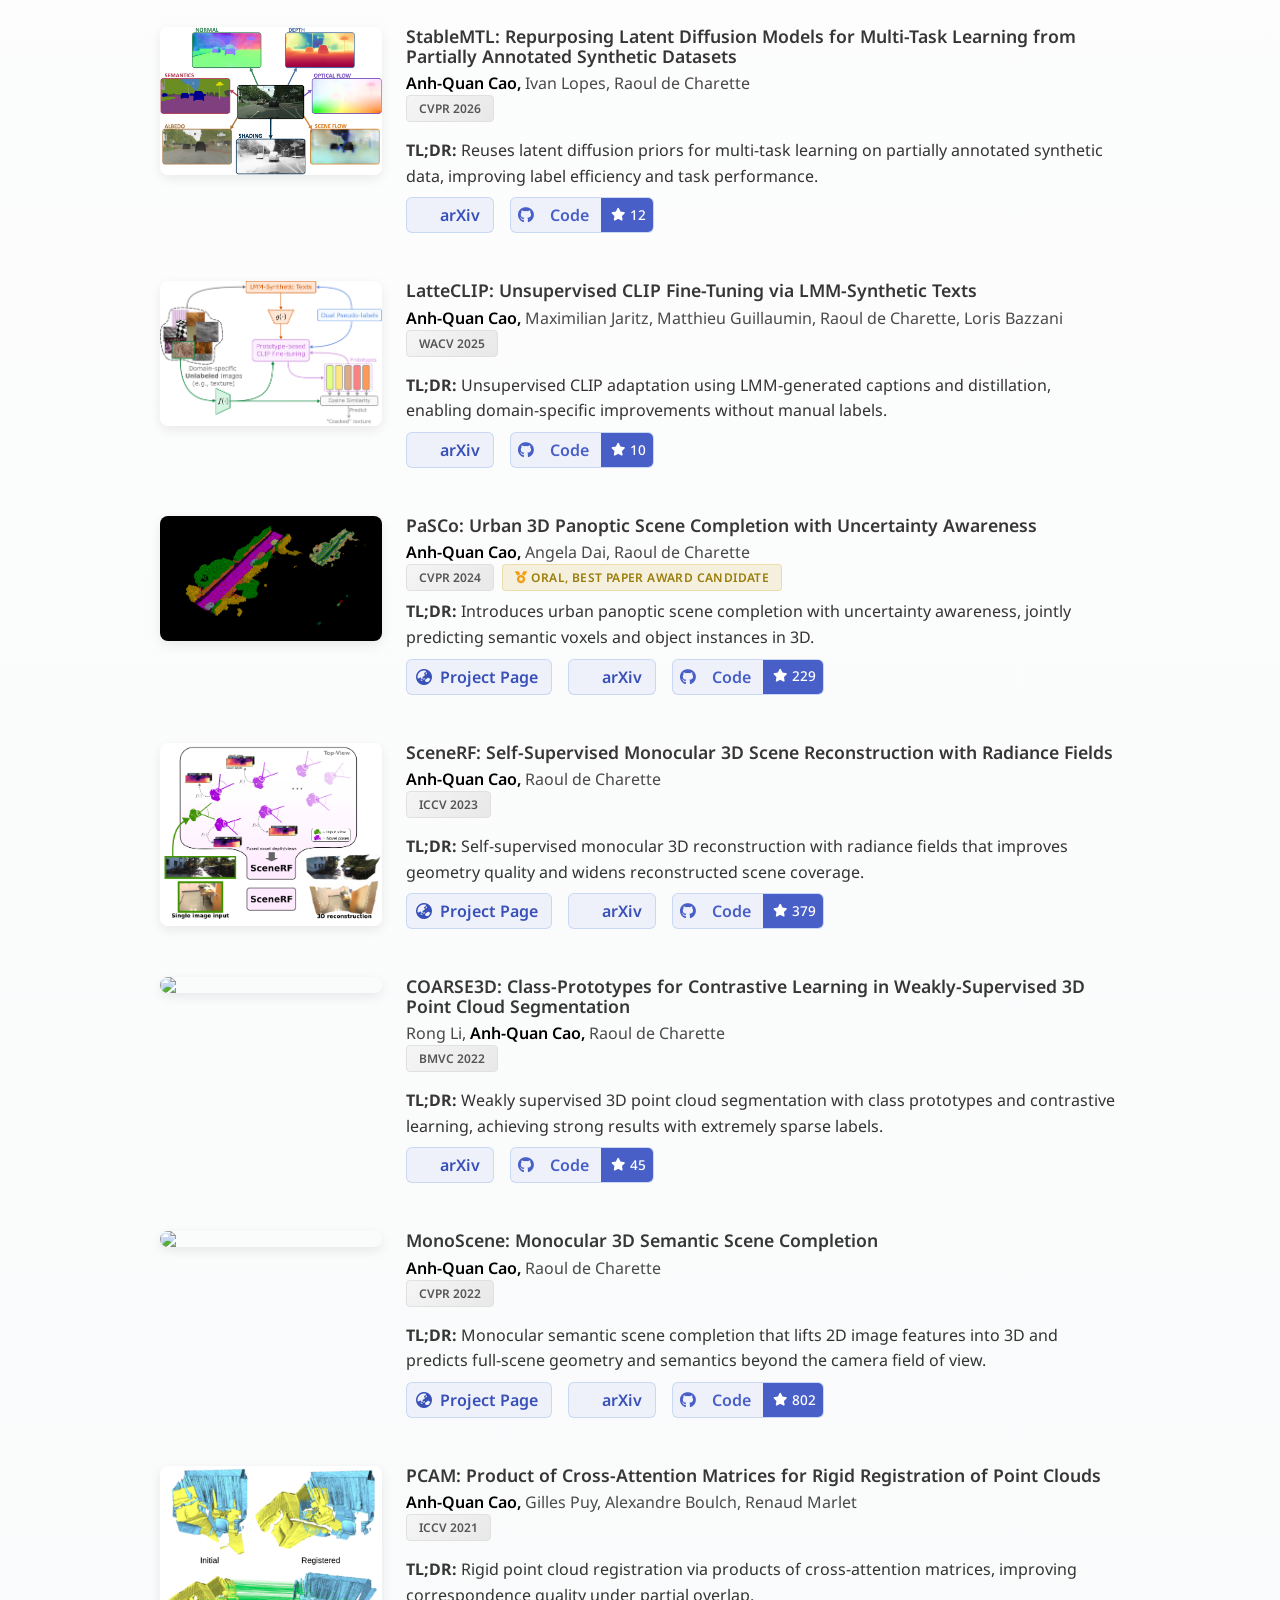
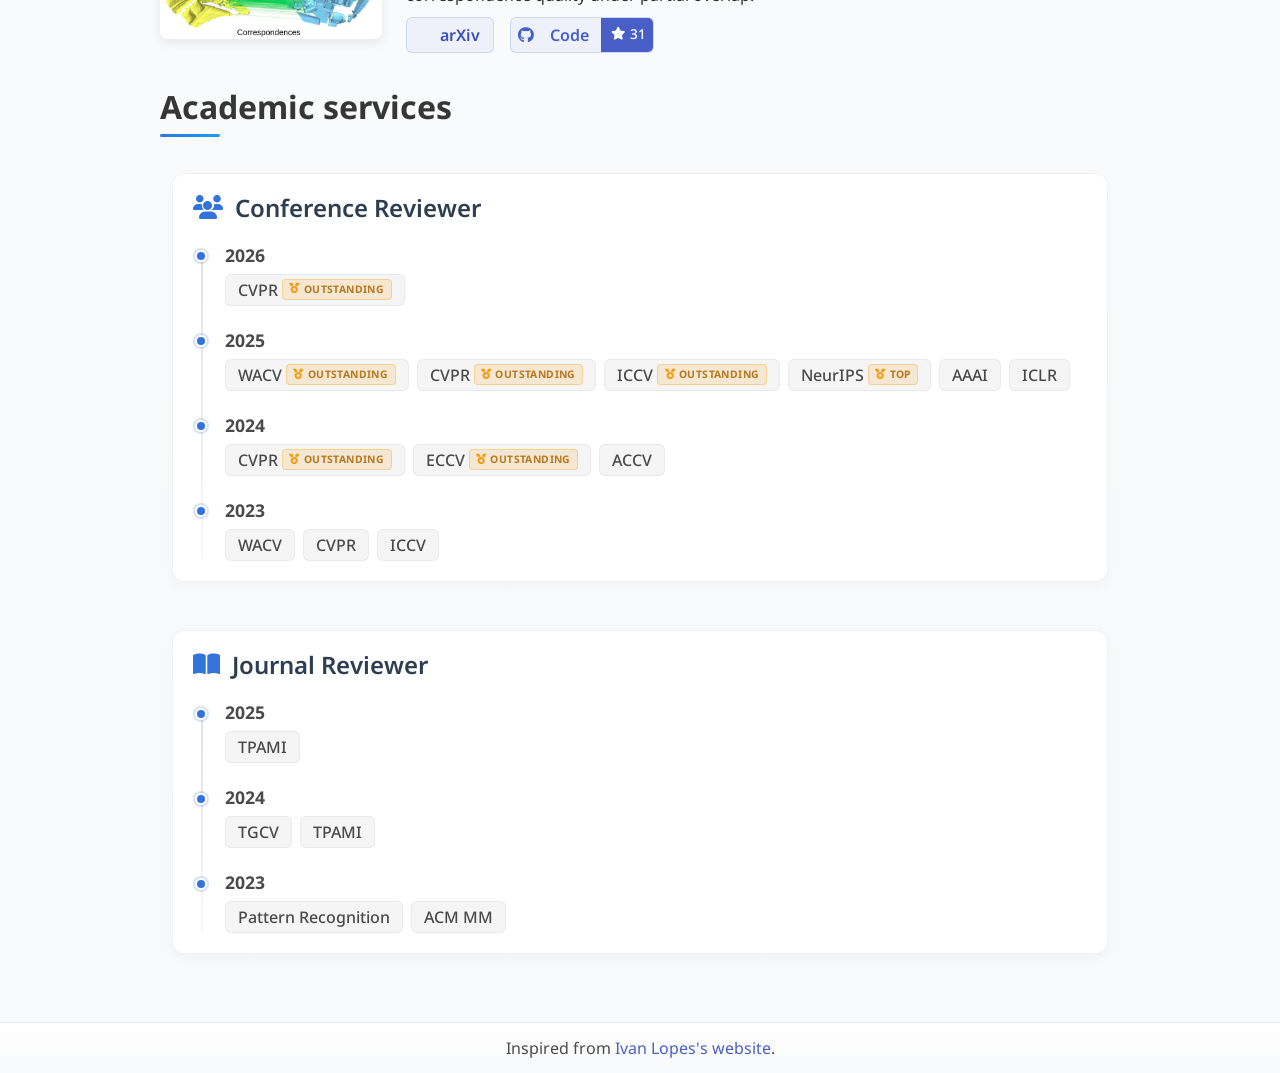
==== commit d17f0720: "feat: add CVPR 2026 outstanding reviewer recognition" ====
--- a/index.html
+++ b/index.html
@@ -167,6 +167,10 @@
       <div class="columns publication-block">
         <div class="column">
           <div class="content">
+            <div class="news-item"><span class="tag is-info">05/2026</span> <b><a
+                  href='media/CVPR_main_conf_2026_15.pdf'><span
+                    class="badge-outstanding"><i class="fas fa-medal text-gold"></i> Outstanding reviewer</span></a></b>
+              at CVPR 2026.</div>
             <div class="news-item"><span class="tag is-info">02/2026</span> <b><a href="#stablemtl">StableMTL</a>, <a
                   href="https://arxiv.org/abs/2603.23502">OccAny</a>, <a href="#drivor">DrivOR</a></b> are
               accepted at CVPR 2026.</div>
@@ -770,6 +774,16 @@
             <div class="box service-box">
               <h3 class="title is-4 service-title"><i class="fas fa-users icon-blue"></i> Conference Reviewer</h3>
               <div class="service-timeline">
+                <div class="timeline-item">
+                  <div class="timeline-marker"></div>
+                  <div class="timeline-content">
+                    <div class="timeline-year">2026</div>
+                    <div class="tags-container">
+                      <span class="tag is-light is-medium">CVPR <span class="badge-outstanding ml-1"><i
+                            class="fas fa-medal text-gold"></i> Outstanding</span></span>
+                    </div>
+                  </div>
+                </div>
                 <div class="timeline-item">
                   <div class="timeline-marker"></div>
                   <div class="timeline-content">
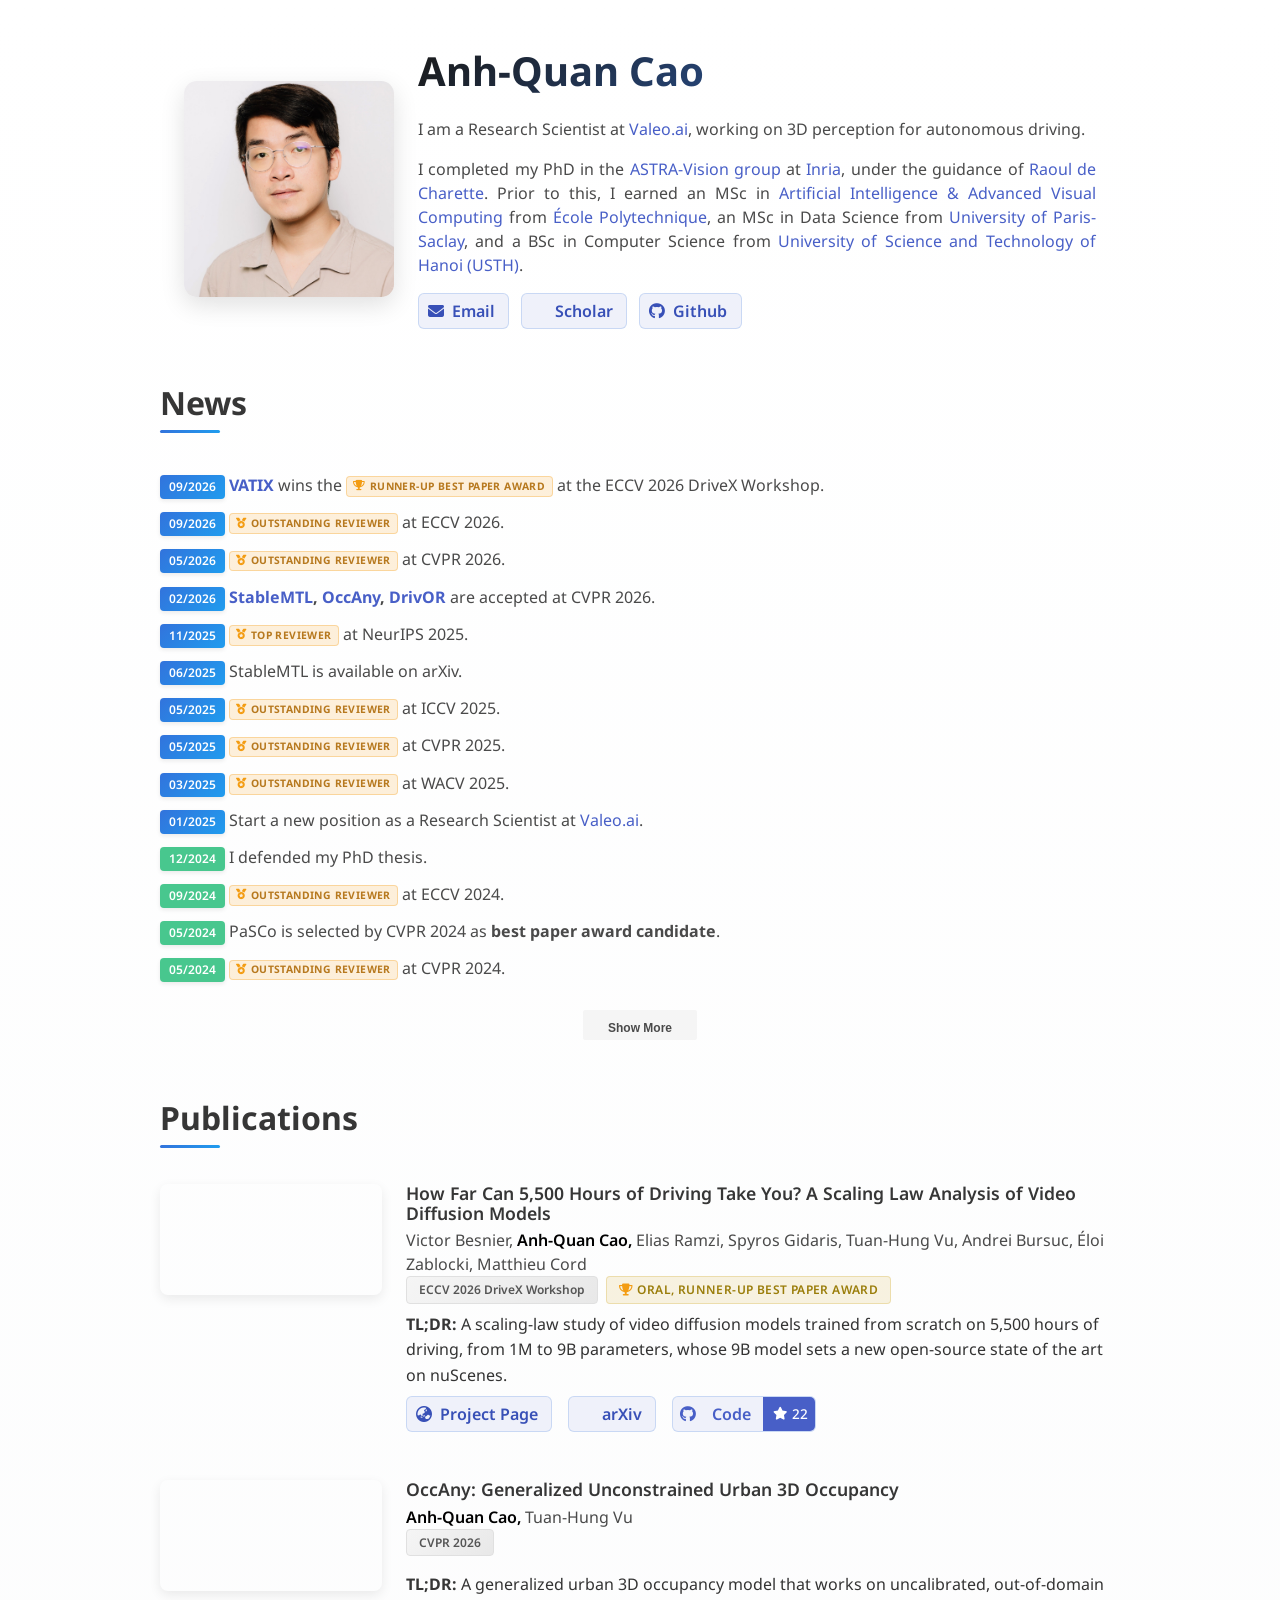
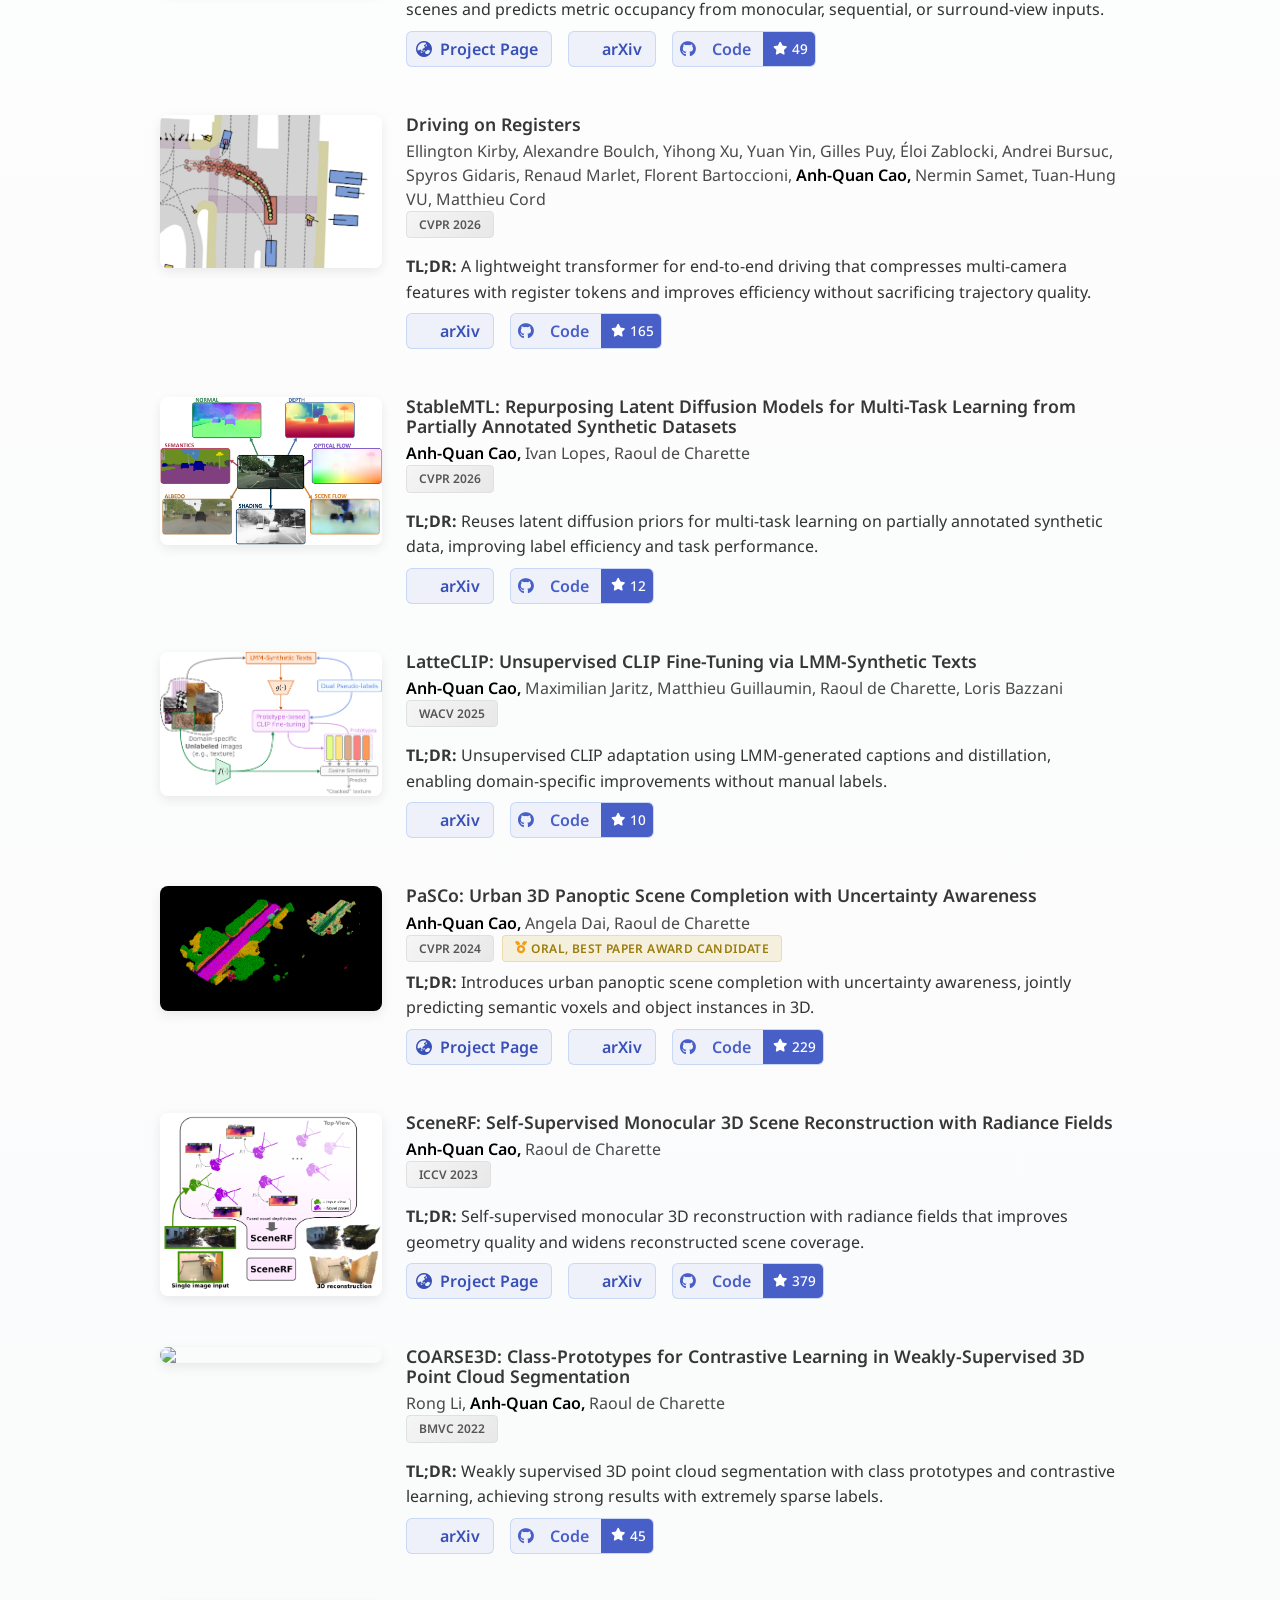
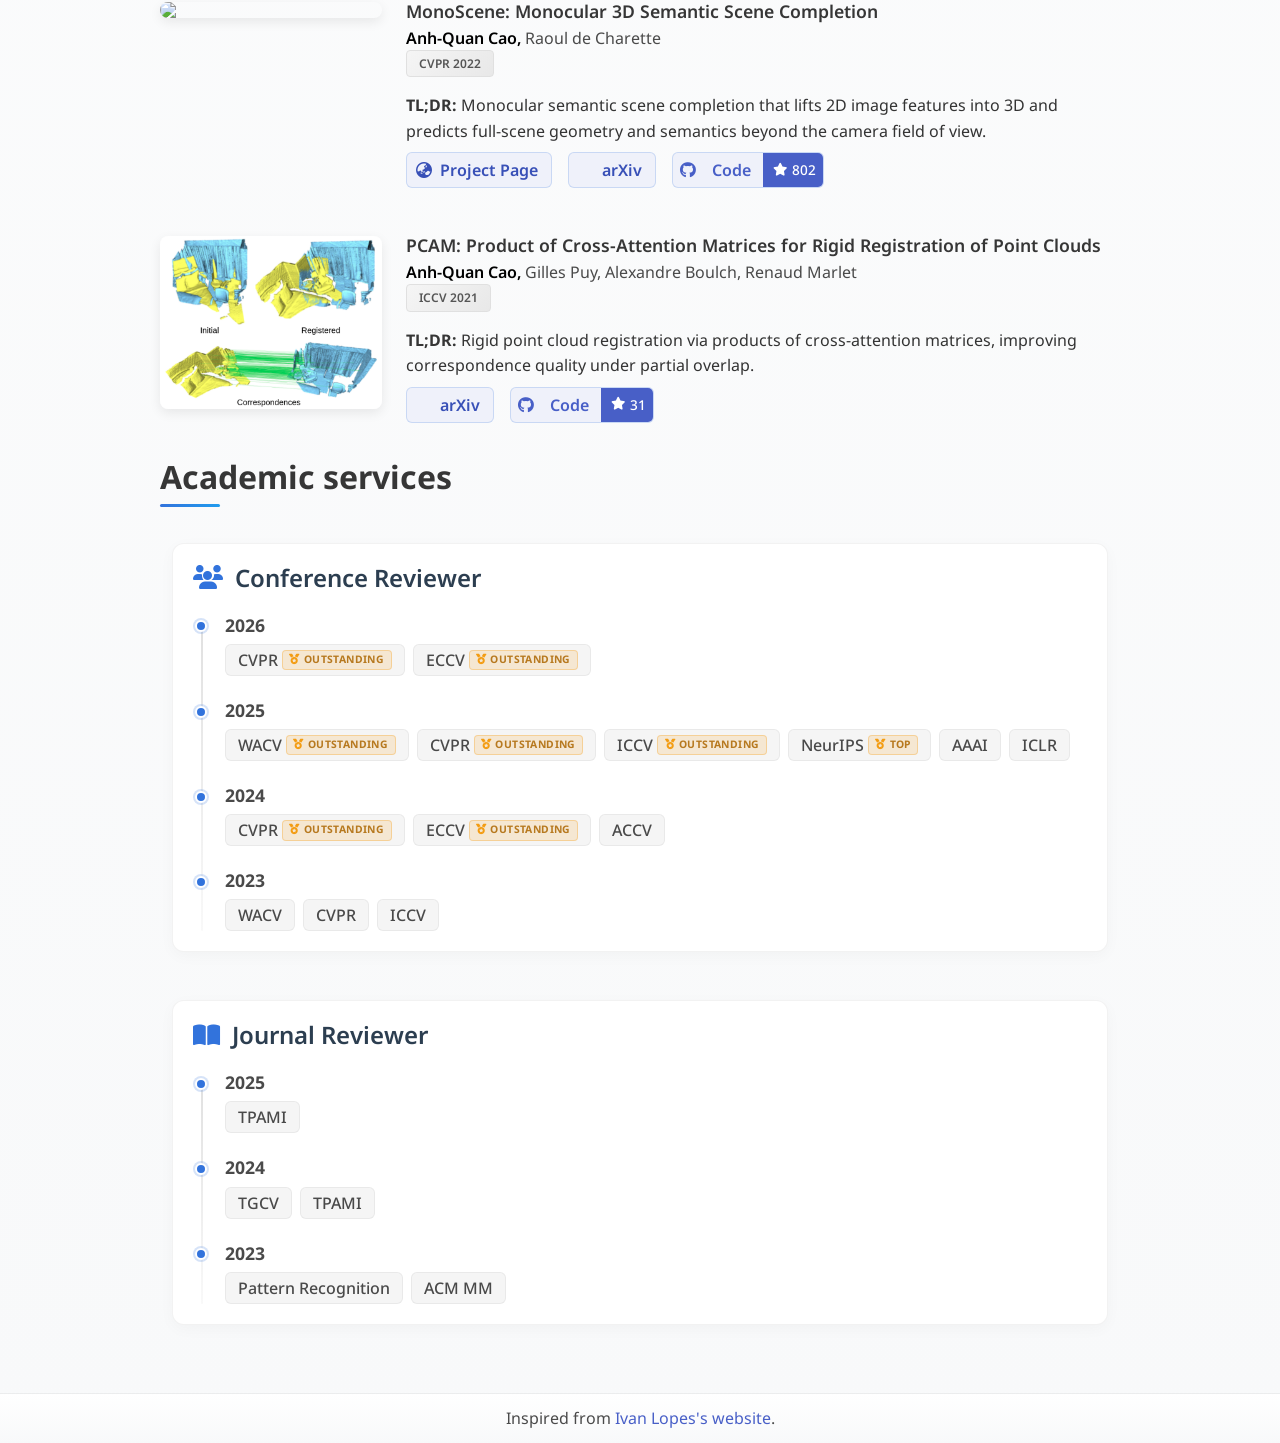
==== commit cfd26706: "feat: add VATIX paper (ECCV 2026 DriveX runner-up best paper) and ECCV 2026 outstanding reviewer" ====
--- a/index.html
+++ b/index.html
@@ -167,6 +167,14 @@
       <div class="columns publication-block">
         <div class="column">
           <div class="content">
+            <div class="news-item"><span class="tag is-info">09/2026</span> <b><a
+                  href="https://valeoai.github.io/VATIX/">VATIX</a></b> wins the <b><span class="badge-outstanding"><i
+                    class="fas fa-trophy text-gold"></i> Runner-up Best Paper Award</span></b> at the ECCV 2026 DriveX
+              Workshop.</div>
+            <div class="news-item"><span class="tag is-info">09/2026</span> <b><a
+                  href='https://eccv.ecva.net/Conferences/2026/ProgramCommittee#outstanding-reviewer'><span
+                    class="badge-outstanding"><i class="fas fa-medal text-gold"></i> Outstanding reviewer</span></a></b>
+              at ECCV 2026.</div>
             <div class="news-item"><span class="tag is-info">05/2026</span> <b><a
                   href='media/CVPR_main_conf_2026_15.pdf'><span
                     class="badge-outstanding"><i class="fas fa-medal text-gold"></i> Outstanding reviewer</span></a></b>
@@ -222,6 +230,76 @@
 
       <h2 class="title is-3">Publications</h2>
 
+      <div id="vatix" class="publication-block columns">
+
+        <div class="column is-3">
+          <div class="publication-image ">
+            <video autoplay muted loop playsinline preload="metadata" aria-label="VATIX: Real and generated driving videos from a 9B-parameter video diffusion model">
+              <source src="media/teaser_vatix.mp4" type="video/mp4">
+            </video>
+          </div>
+        </div>
+
+        <div class="column">
+          <div class="content">
+
+            <h3 class="publication-title">
+              <span>How Far Can 5,500 Hours of Driving Take You? A Scaling Law Analysis of Video Diffusion Models</span>
+            </h3>
+
+            <div class="publication-authors">
+              <span class="author-block ">
+                Victor Besnier,
+              </span>
+              <span class="author-block author-me">
+                Anh-Quan Cao,
+              </span>
+              <span class="author-block ">
+                Elias Ramzi, Spyros Gidaris, Tuan-Hung Vu, Andrei Bursuc, Éloi Zablocki, Matthieu Cord
+              </span>
+            </div>
+
+            <div class="is-flex is-align-items-center mb-2">
+              <div class="publication-venue mb-0">
+                <span>ECCV 2026 DriveX Workshop</span>
+              </div>
+              <span class="badge-award ml-2"><i class="fas fa-trophy text-gold"></i> Oral, Runner-up Best Paper Award</span>
+            </div>
+
+            <p class="publication-description mb-0">
+              <strong>TL;DR:</strong> A scaling-law study of video diffusion models trained from scratch on 5,500 hours
+              of driving, from 1M to 9B parameters, whose 9B model sets a new open-source state of the art on nuScenes.
+            </p>
+
+            <div class="publication-links field">
+
+              <a class="external-link button is-link is-light" href="https://valeoai.github.io/VATIX/">
+                <span class="icon"><i class="fas fa-globe-asia"></i></span>
+                <span>Project Page</span>
+              </a>
+
+              <a class="external-link button is-link is-light" href="https://arxiv.org/abs/2608.28404">
+                <span class="icon"><i class="ai ai-arxiv"></i></span>
+                <span>arXiv</span>
+              </a>
+
+              <a class="external-link button is-link is-light has-star" href="https://github.com/valeoai/VATIX">
+                <span class="button-label">
+                  <span class="icon"><i class="fab fa-github"></i></span>
+                  <span>Code</span>
+                </span>
+                <span class="star-count">
+                  <span class="icon"><i class="fas fa-star"></i></span>
+                  <span>22</span>
+                </span>
+              </a>
+
+            </div>
+
+          </div>
+        </div>
+      </div>
+
       <div id="occany" class="publication-block columns">
 
         <div class="column is-3">
@@ -780,6 +858,8 @@
                     <div class="timeline-year">2026</div>
                     <div class="tags-container">
                       <span class="tag is-light is-medium">CVPR <span class="badge-outstanding ml-1"><i
+                            class="fas fa-medal text-gold"></i> Outstanding</span></span>
+                      <span class="tag is-light is-medium">ECCV <span class="badge-outstanding ml-1"><i
                             class="fas fa-medal text-gold"></i> Outstanding</span></span>
                     </div>
                   </div>
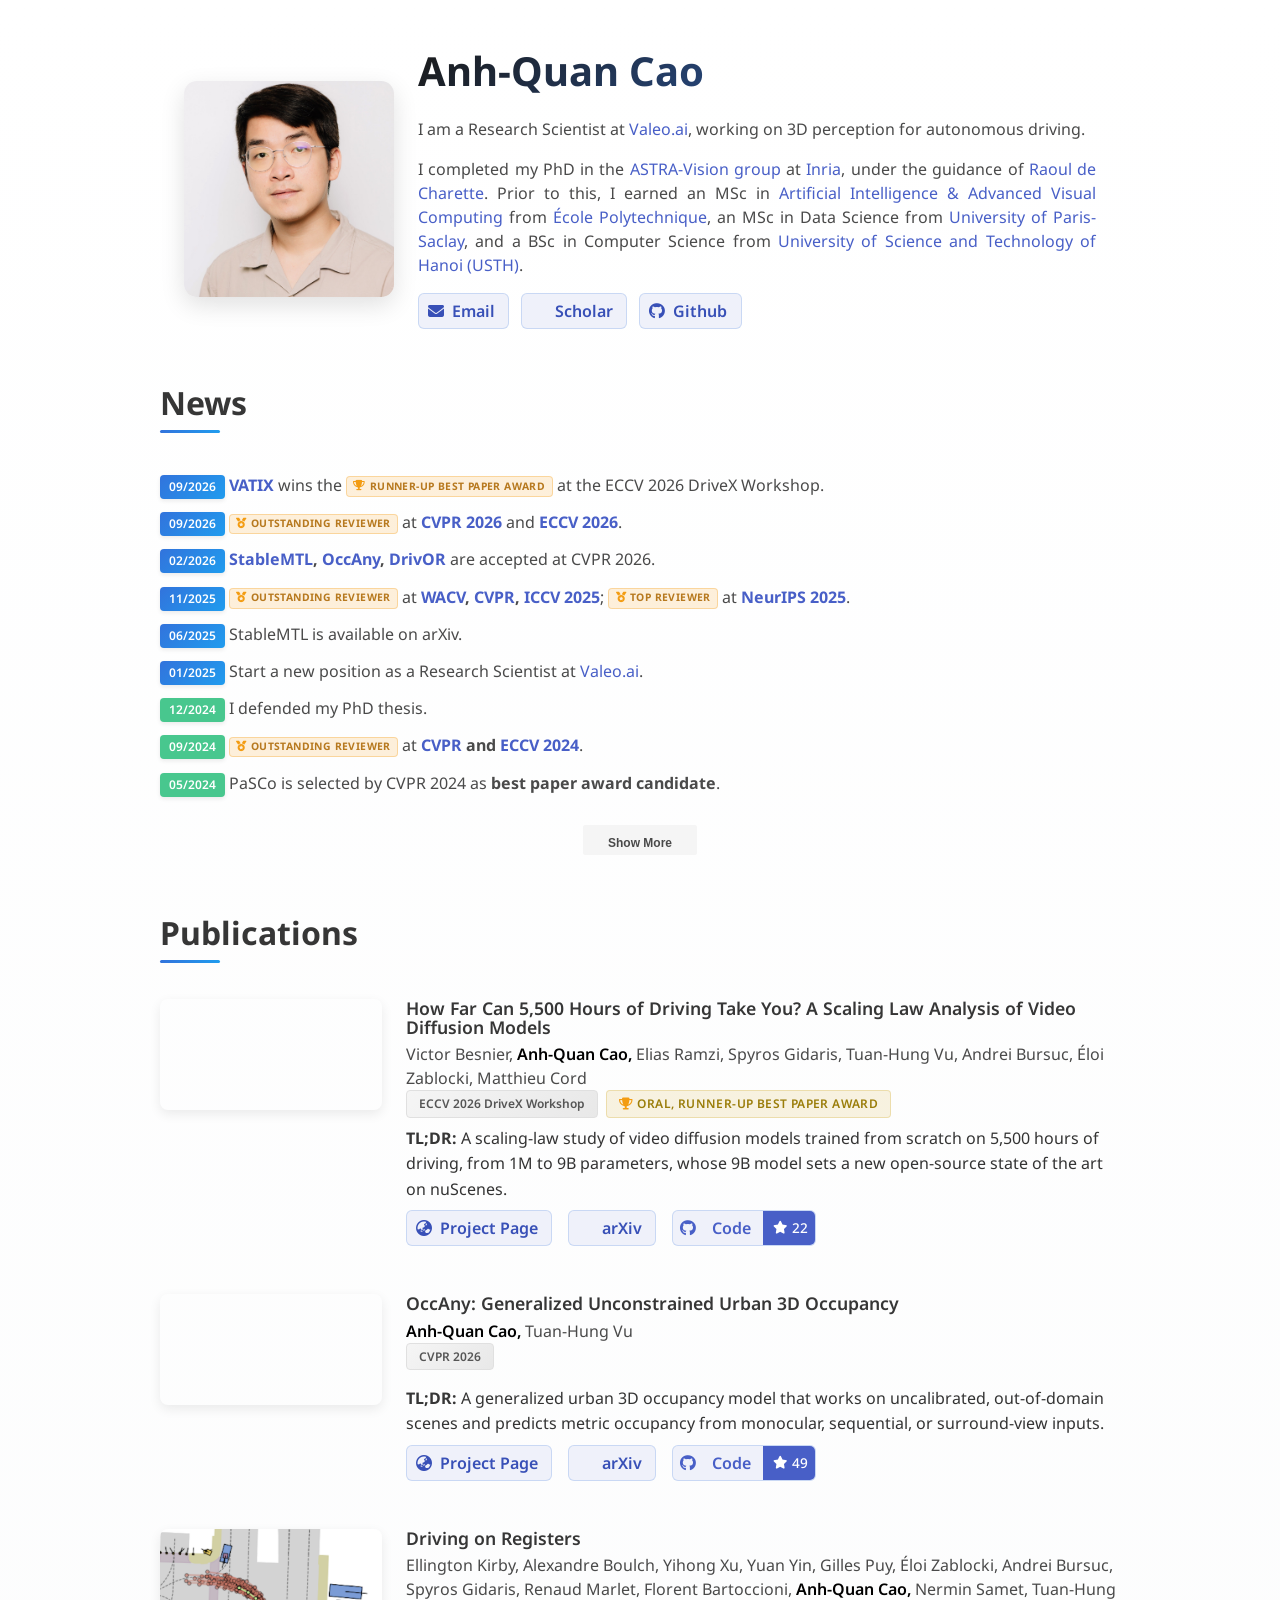
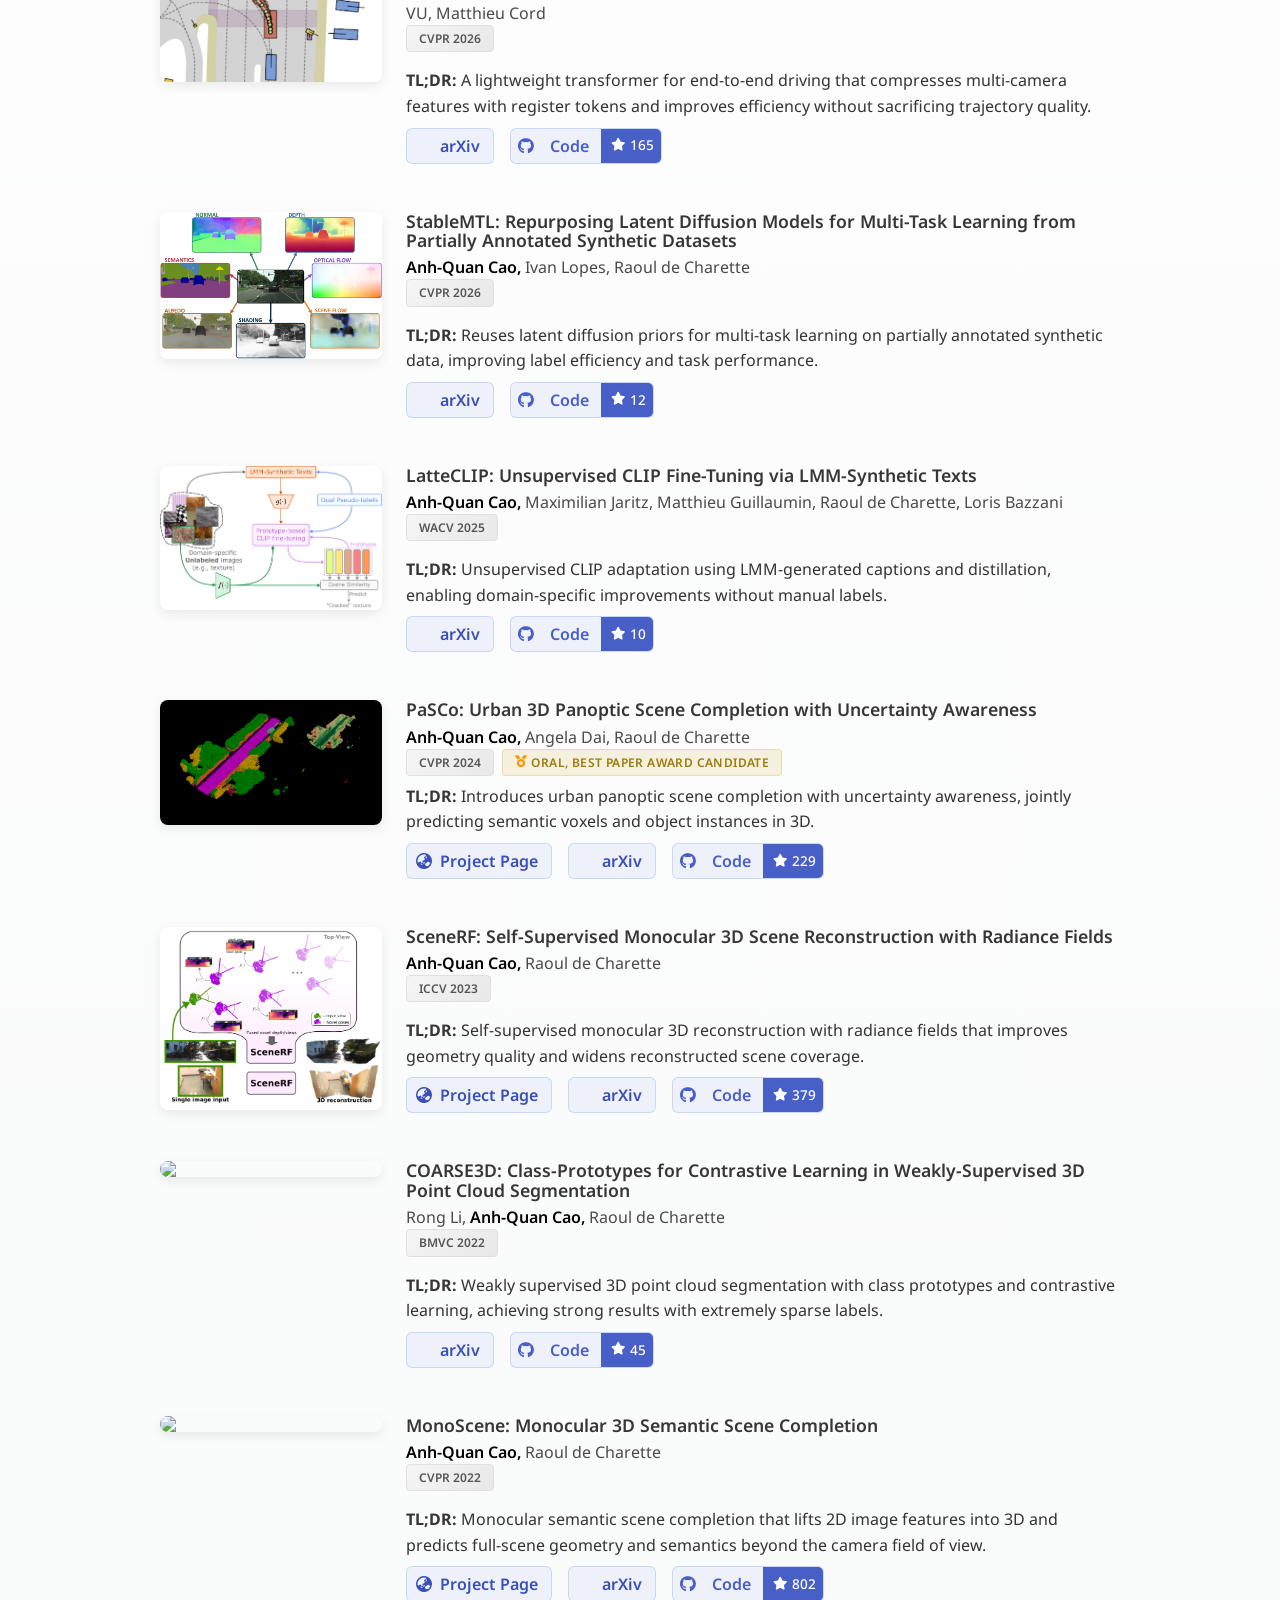
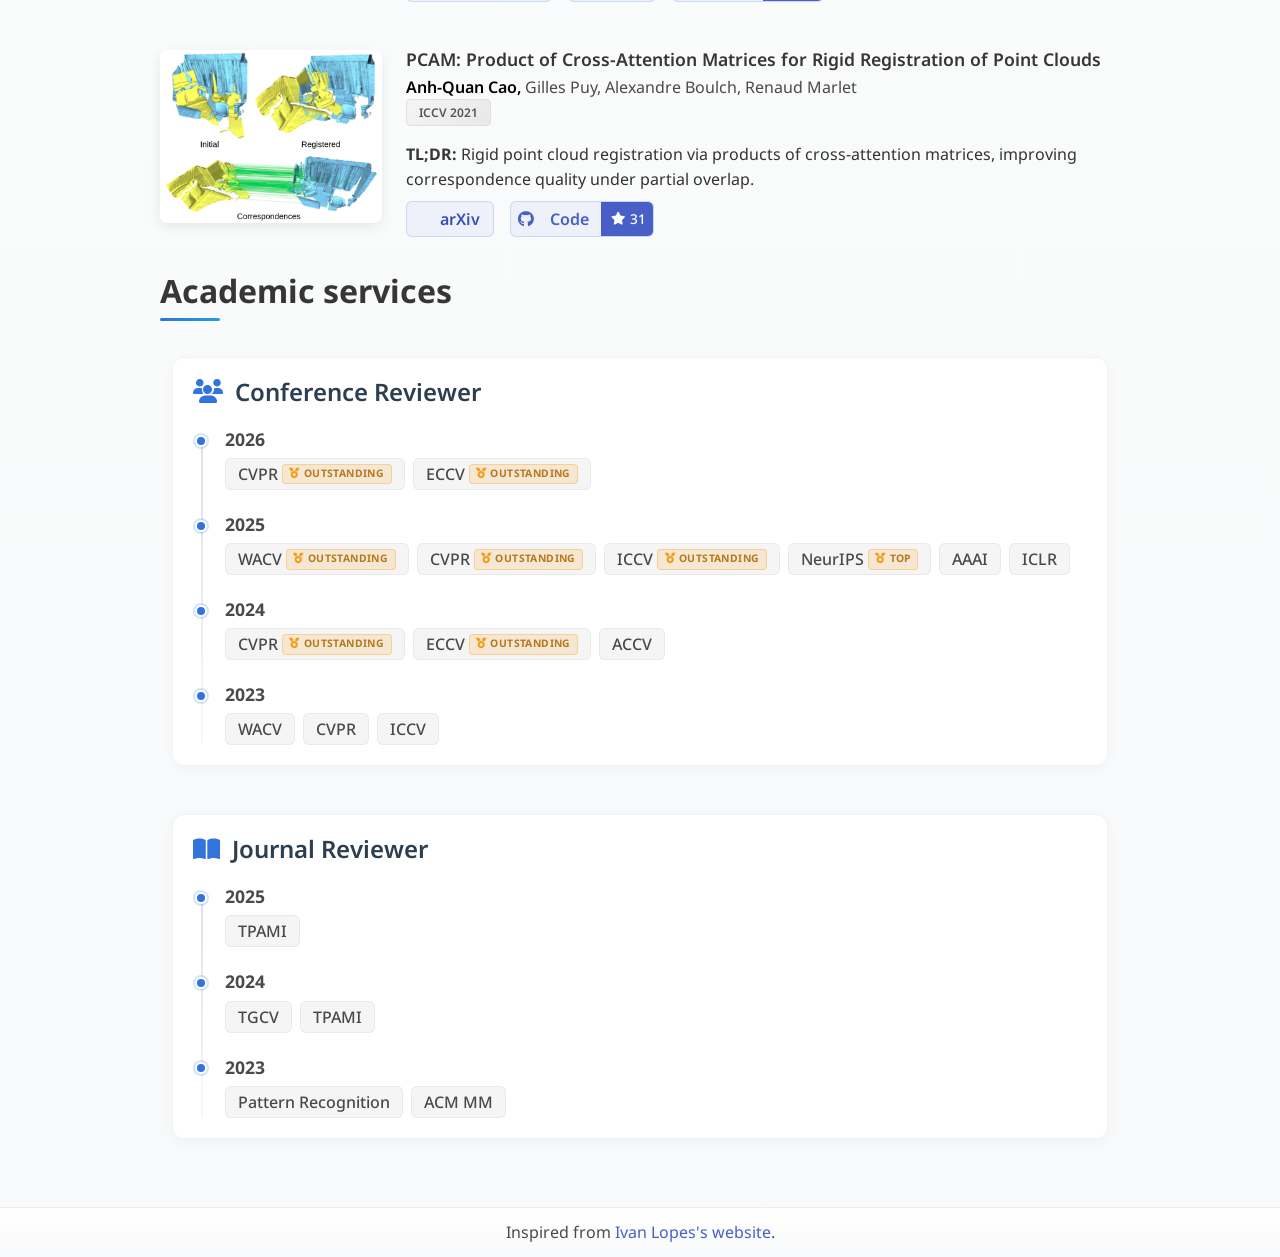
==== commit 18b3deef: "feat: group reviewer awards into one news item per year" ====
--- a/index.html
+++ b/index.html
@@ -171,46 +171,32 @@
                   href="https://valeoai.github.io/VATIX/">VATIX</a></b> wins the <b><span class="badge-outstanding"><i
                     class="fas fa-trophy text-gold"></i> Runner-up Best Paper Award</span></b> at the ECCV 2026 DriveX
               Workshop.</div>
-            <div class="news-item"><span class="tag is-info">09/2026</span> <b><a
-                  href='https://eccv.ecva.net/Conferences/2026/ProgramCommittee#outstanding-reviewer'><span
-                    class="badge-outstanding"><i class="fas fa-medal text-gold"></i> Outstanding reviewer</span></a></b>
-              at ECCV 2026.</div>
-            <div class="news-item"><span class="tag is-info">05/2026</span> <b><a
-                  href='media/CVPR_main_conf_2026_15.pdf'><span
-                    class="badge-outstanding"><i class="fas fa-medal text-gold"></i> Outstanding reviewer</span></a></b>
-              at CVPR 2026.</div>
+            <div class="news-item"><span class="tag is-info">09/2026</span> <span class="badge-outstanding"><i
+                  class="fas fa-medal text-gold"></i> Outstanding reviewer</span> at <b><a
+                  href='media/CVPR_main_conf_2026_15.pdf'>CVPR 2026</a></b> and <b><a
+                  href='https://eccv.ecva.net/Conferences/2026/ProgramCommittee#outstanding-reviewer'>ECCV
+                  2026</a></b>.</div>
             <div class="news-item"><span class="tag is-info">02/2026</span> <b><a href="#stablemtl">StableMTL</a>, <a
                   href="https://arxiv.org/abs/2603.23502">OccAny</a>, <a href="#drivor">DrivOR</a></b> are
               accepted at CVPR 2026.</div>
-            <div class="news-item"><span class="tag is-info">11/2025</span> <b><a
-                  href='https://neurips.cc/Conferences/2025/ProgramCommittee#top-reviewer'><span class="badge-top"><i
-                      class="fas fa-medal text-gold"></i> Top reviewer</span></a></b> at
-              NeurIPS 2025.</div>
+            <div class="news-item"><span class="tag is-info">11/2025</span> <span class="badge-outstanding"><i
+                  class="fas fa-medal text-gold"></i> Outstanding reviewer</span> at <b><a
+                  href='https://wacv2025.thecvf.com/reviewers/'>WACV</a>, <a
+                  href='https://cvpr.thecvf.com/Conferences/2025/ProgramCommittee#all-outstanding-reviewer'>CVPR</a>,
+                <a href='https://iccv.thecvf.com/Conferences/2025/ProgramCommittee#all-outstanding-reviewer'>ICCV
+                  2025</a></b>; <span class="badge-top"><i class="fas fa-medal text-gold"></i> Top reviewer</span> at
+              <b><a href='https://neurips.cc/Conferences/2025/ProgramCommittee#top-reviewer'>NeurIPS 2025</a></b>.
+            </div>
             <div class="news-item"><span class="tag is-info">06/2025</span> StableMTL is available on arXiv.</div>
-            <div class="news-item"><span class="tag is-info">05/2025</span> <b><a
-                  href='https://iccv.thecvf.com/Conferences/2025/ProgramCommittee#all-outstanding-reviewer'><span
-                    class="badge-outstanding"><i class="fas fa-medal text-gold"></i> Outstanding reviewer</span></a></b>
-              at ICCV 2025.</div>
-            <div class="news-item"><span class="tag is-info">05/2025</span> <b><a
-                  href='https://cvpr.thecvf.com/Conferences/2025/ProgramCommittee#all-outstanding-reviewer'><span
-                    class="badge-outstanding"><i class="fas fa-medal text-gold"></i> Outstanding reviewer</span></a></b>
-              at CVPR 2025.</div>
-            <div class="news-item"><span class="tag is-info">03/2025</span> <b><a
-                  href='https://wacv2025.thecvf.com/reviewers/'><span class="badge-outstanding"><i
-                      class="fas fa-medal text-gold"></i> Outstanding reviewer</span></a></b> at WACV 2025.</div>
             <div class="news-item"><span class="tag is-info">01/2025</span> Start a new position as a Research Scientist
               at <a href="https://valeoai.github.io/" target="_blank" rel="noopener noreferrer">Valeo.ai</a>.</div>
             <div class="news-item"><span class="tag is-success">12/2024</span> I defended my PhD thesis.</div>
-            <div class="news-item"><span class="tag is-success">09/2024</span> <b><a
-                  href='https://eccv.ecva.net/Conferences/2024/Reviewers'><span class="badge-outstanding"><i
-                      class="fas fa-medal text-gold"></i> Outstanding reviewer</span></a></b> at ECCV 2024.
-            </div>
+            <div class="news-item"><span class="tag is-success">09/2024</span> <span class="badge-outstanding"><i
+                  class="fas fa-medal text-gold"></i> Outstanding reviewer</span> at <b><a
+                  href='https://x.com/CVPR/status/1793616950314369239?lang=en'>CVPR</a> and <a
+                  href='https://eccv.ecva.net/Conferences/2024/Reviewers'>ECCV 2024</a></b>.</div>
             <div class="news-item"><span class="tag is-success">05/2024</span> PaSCo is selected by CVPR 2024 as <b>best
                 paper award candidate</b>.</div>
-            <div class="news-item"><span class="tag is-success">05/2024</span> <b><a
-                  href='https://x.com/CVPR/status/1793616950314369239?lang=en'><span class="badge-outstanding"><i
-                      class="fas fa-medal text-gold"></i> Outstanding reviewer</span></a></b> at CVPR
-              2024.</div>
             <button class="button is-small is-light show-more-btn">Show More</button>
           </div>
           <div class="content content-old" style="display: none;">
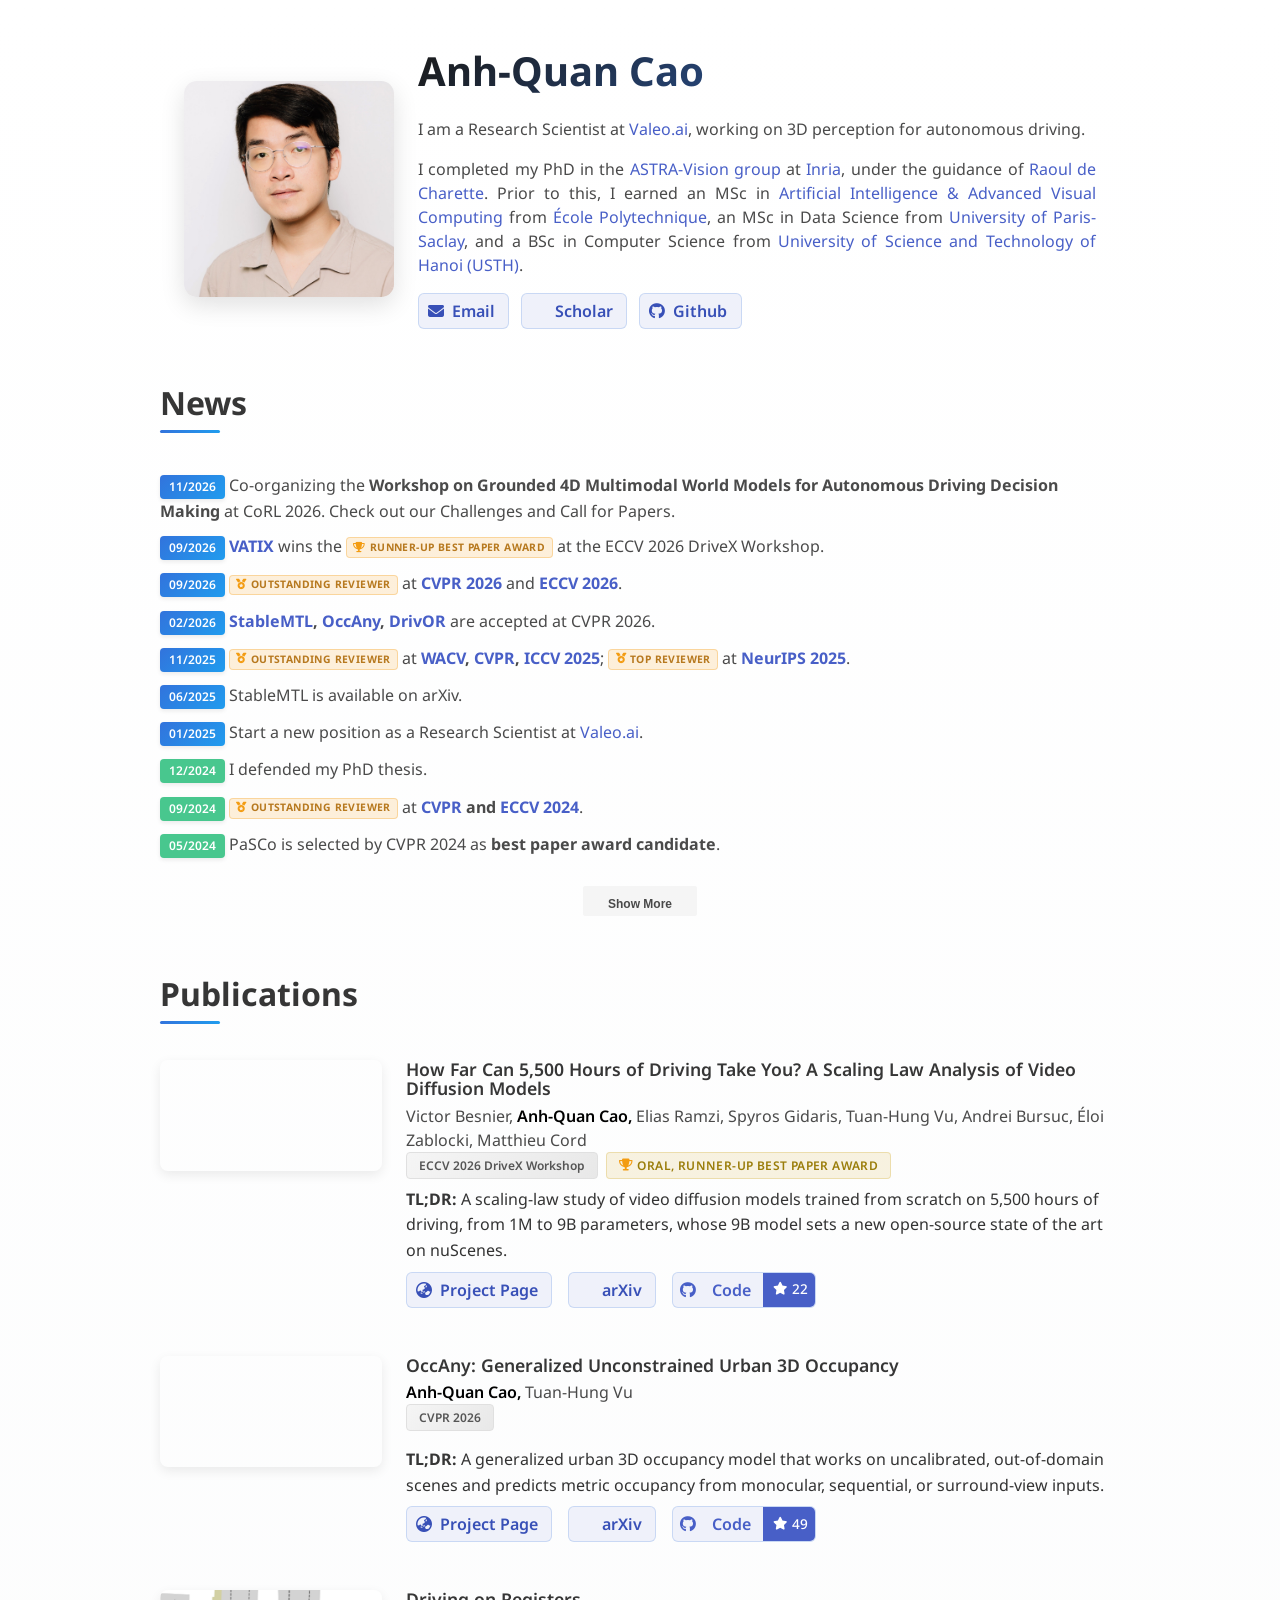
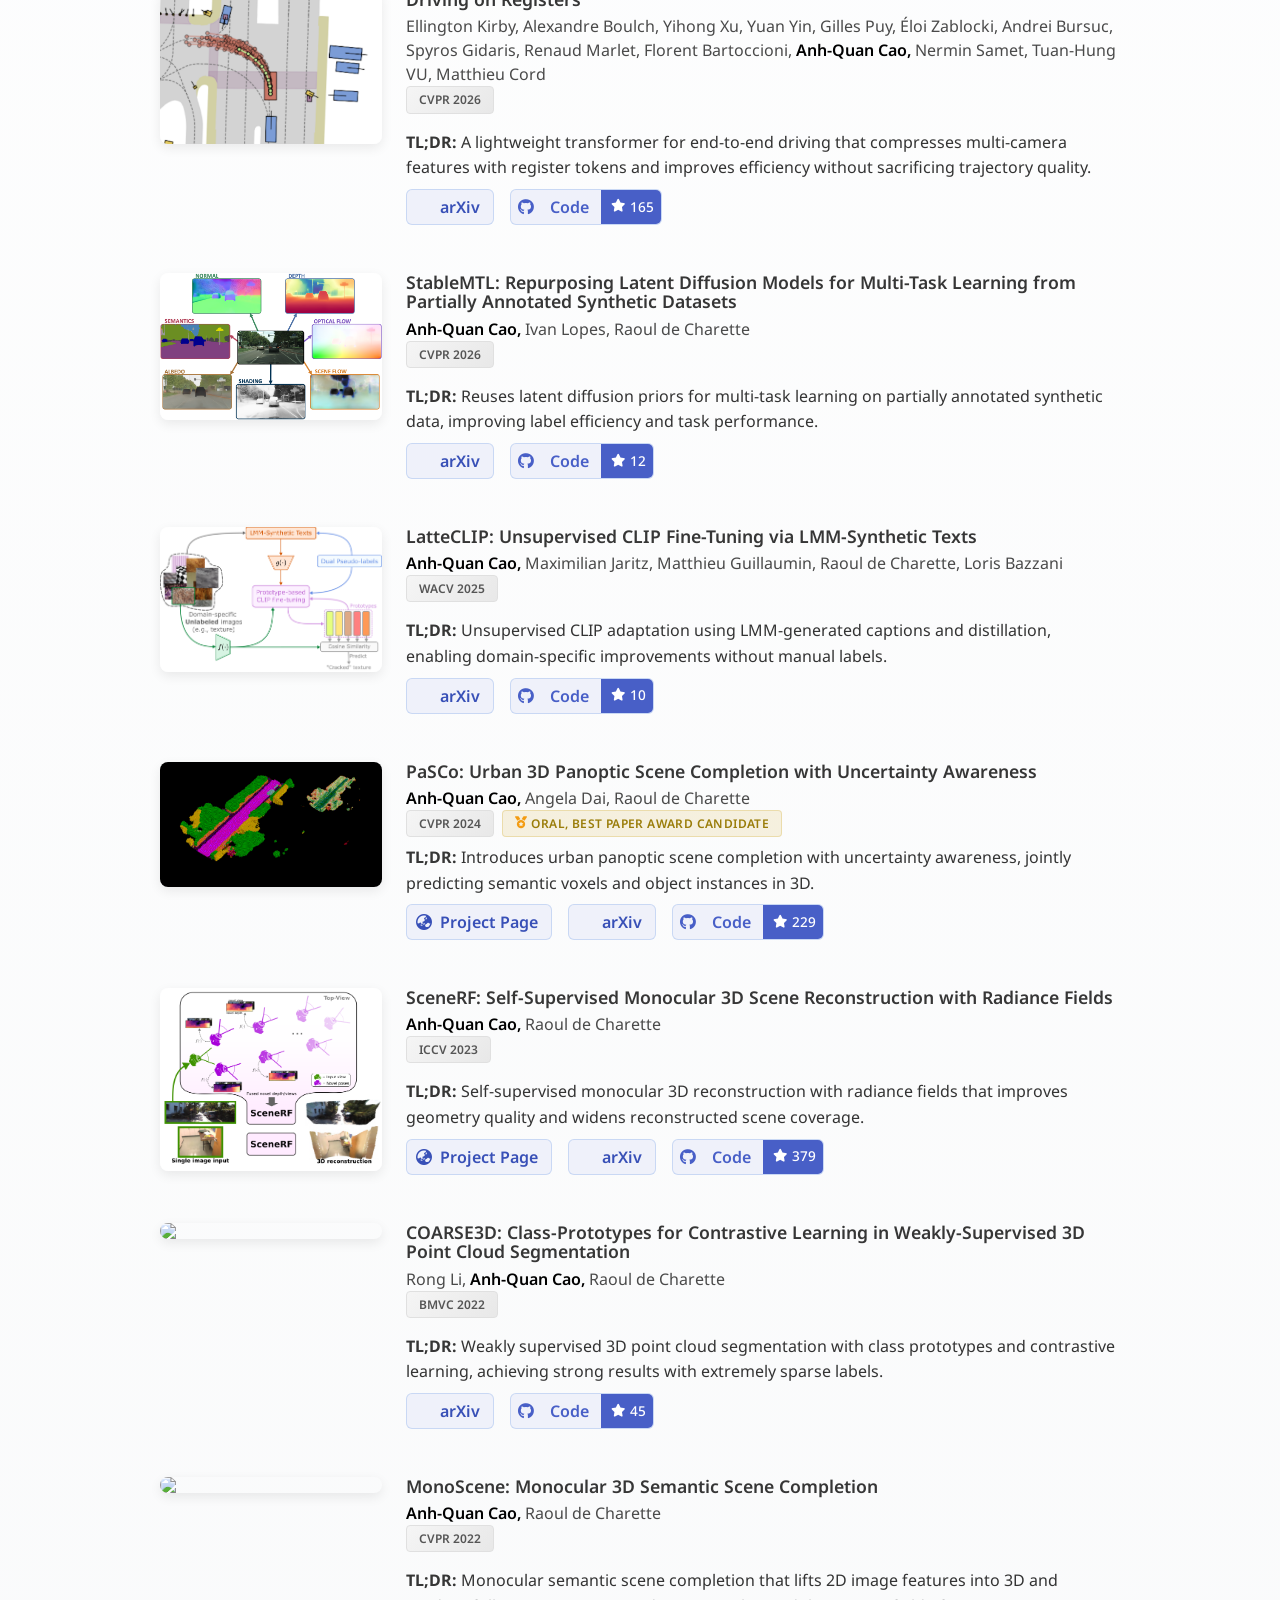
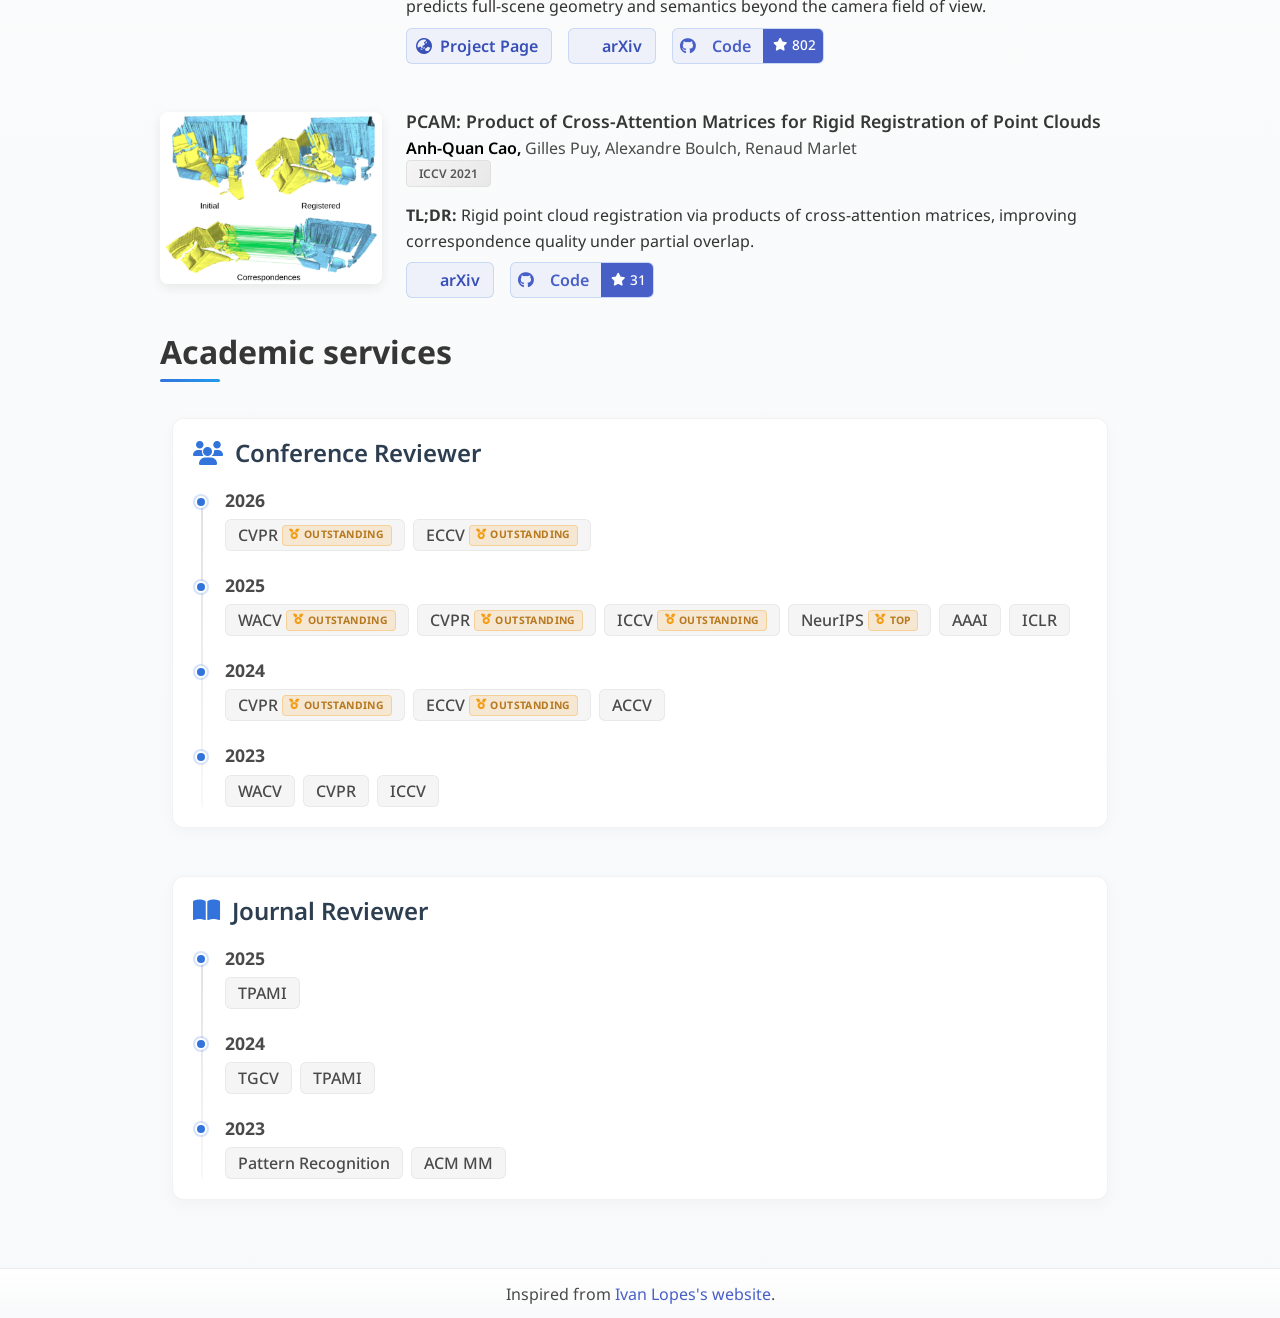
==== commit 85a1b80a: "feat: add CoRL 2026 workshop co-organization news" ====
--- a/index.html
+++ b/index.html
@@ -167,6 +167,9 @@
       <div class="columns publication-block">
         <div class="column">
           <div class="content">
+            <div class="news-item"><span class="tag is-info">11/2026</span> Co-organizing the <b>Workshop on Grounded 4D
+                Multimodal World Models for Autonomous Driving Decision Making</b> at CoRL 2026. Check out our
+              Challenges and Call for Papers.</div>
             <div class="news-item"><span class="tag is-info">09/2026</span> <b><a
                   href="https://valeoai.github.io/VATIX/">VATIX</a></b> wins the <b><span class="badge-outstanding"><i
                     class="fas fa-trophy text-gold"></i> Runner-up Best Paper Award</span></b> at the ECCV 2026 DriveX
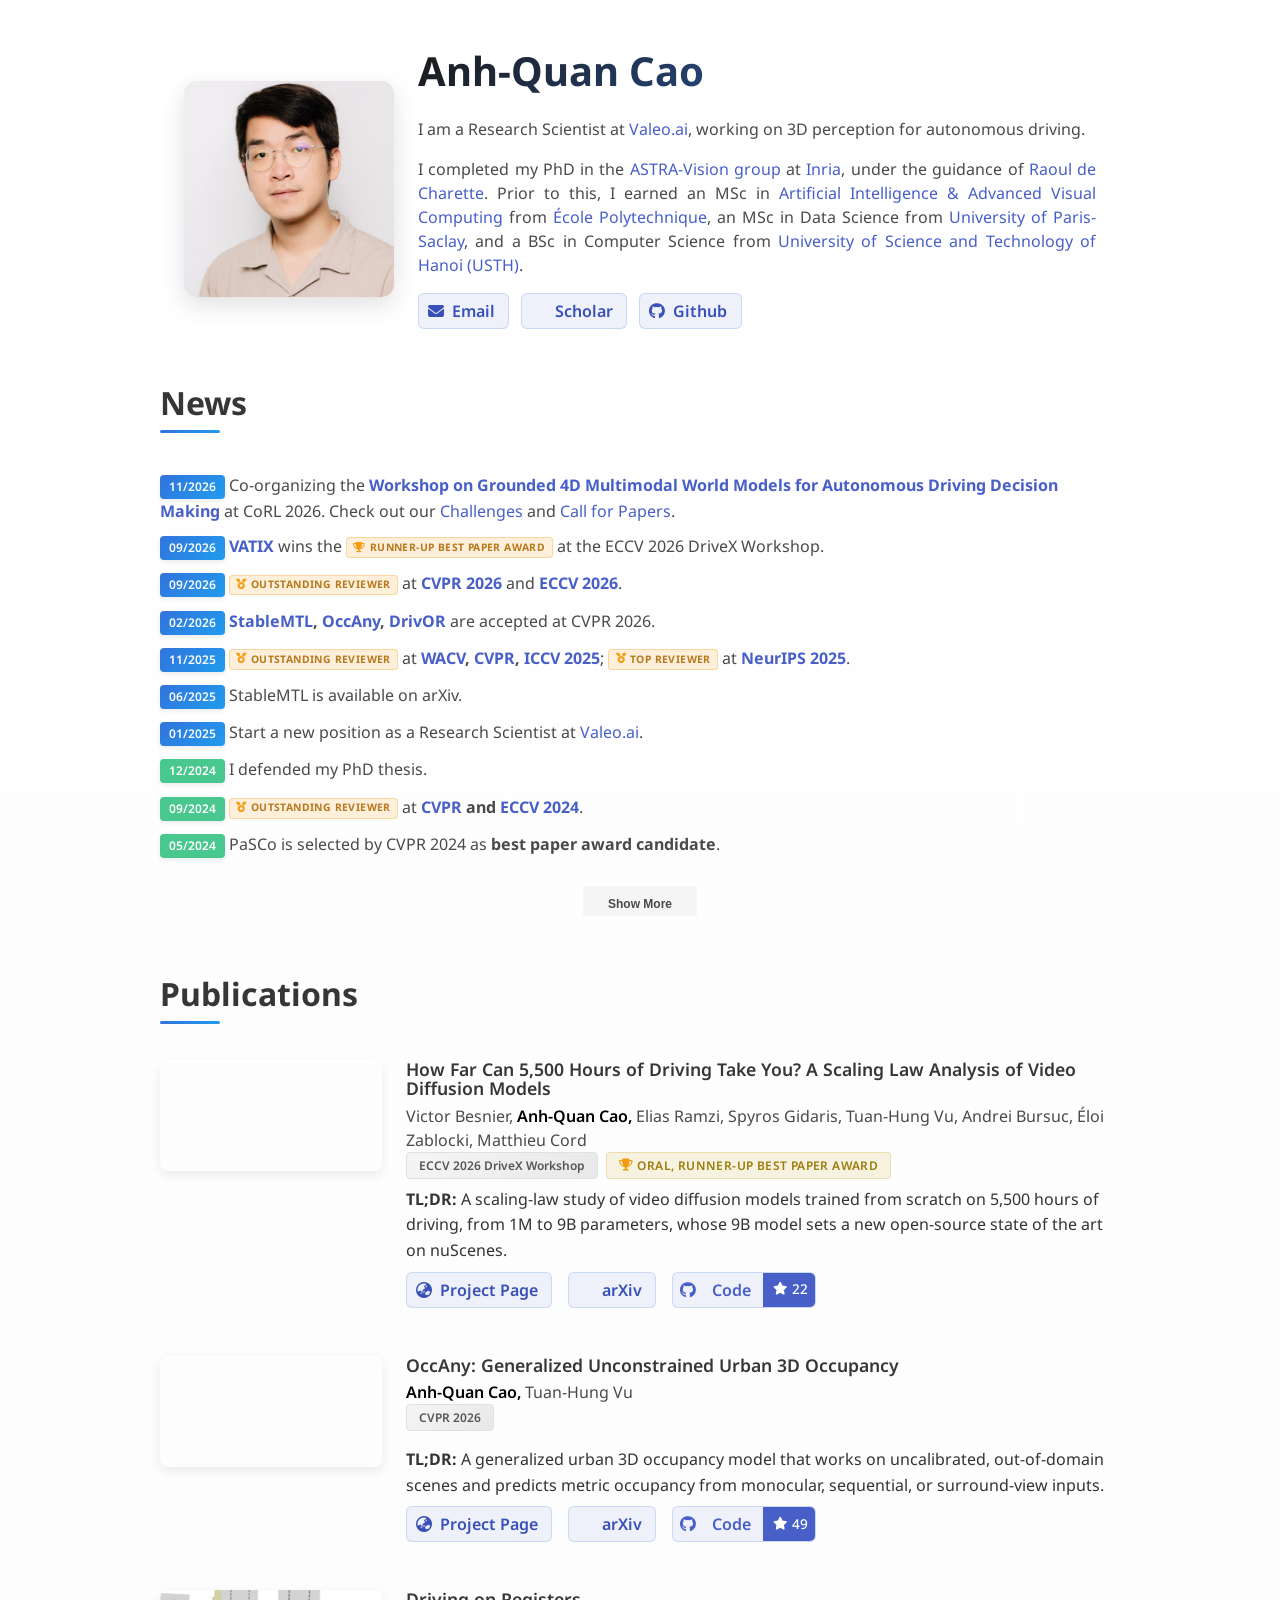
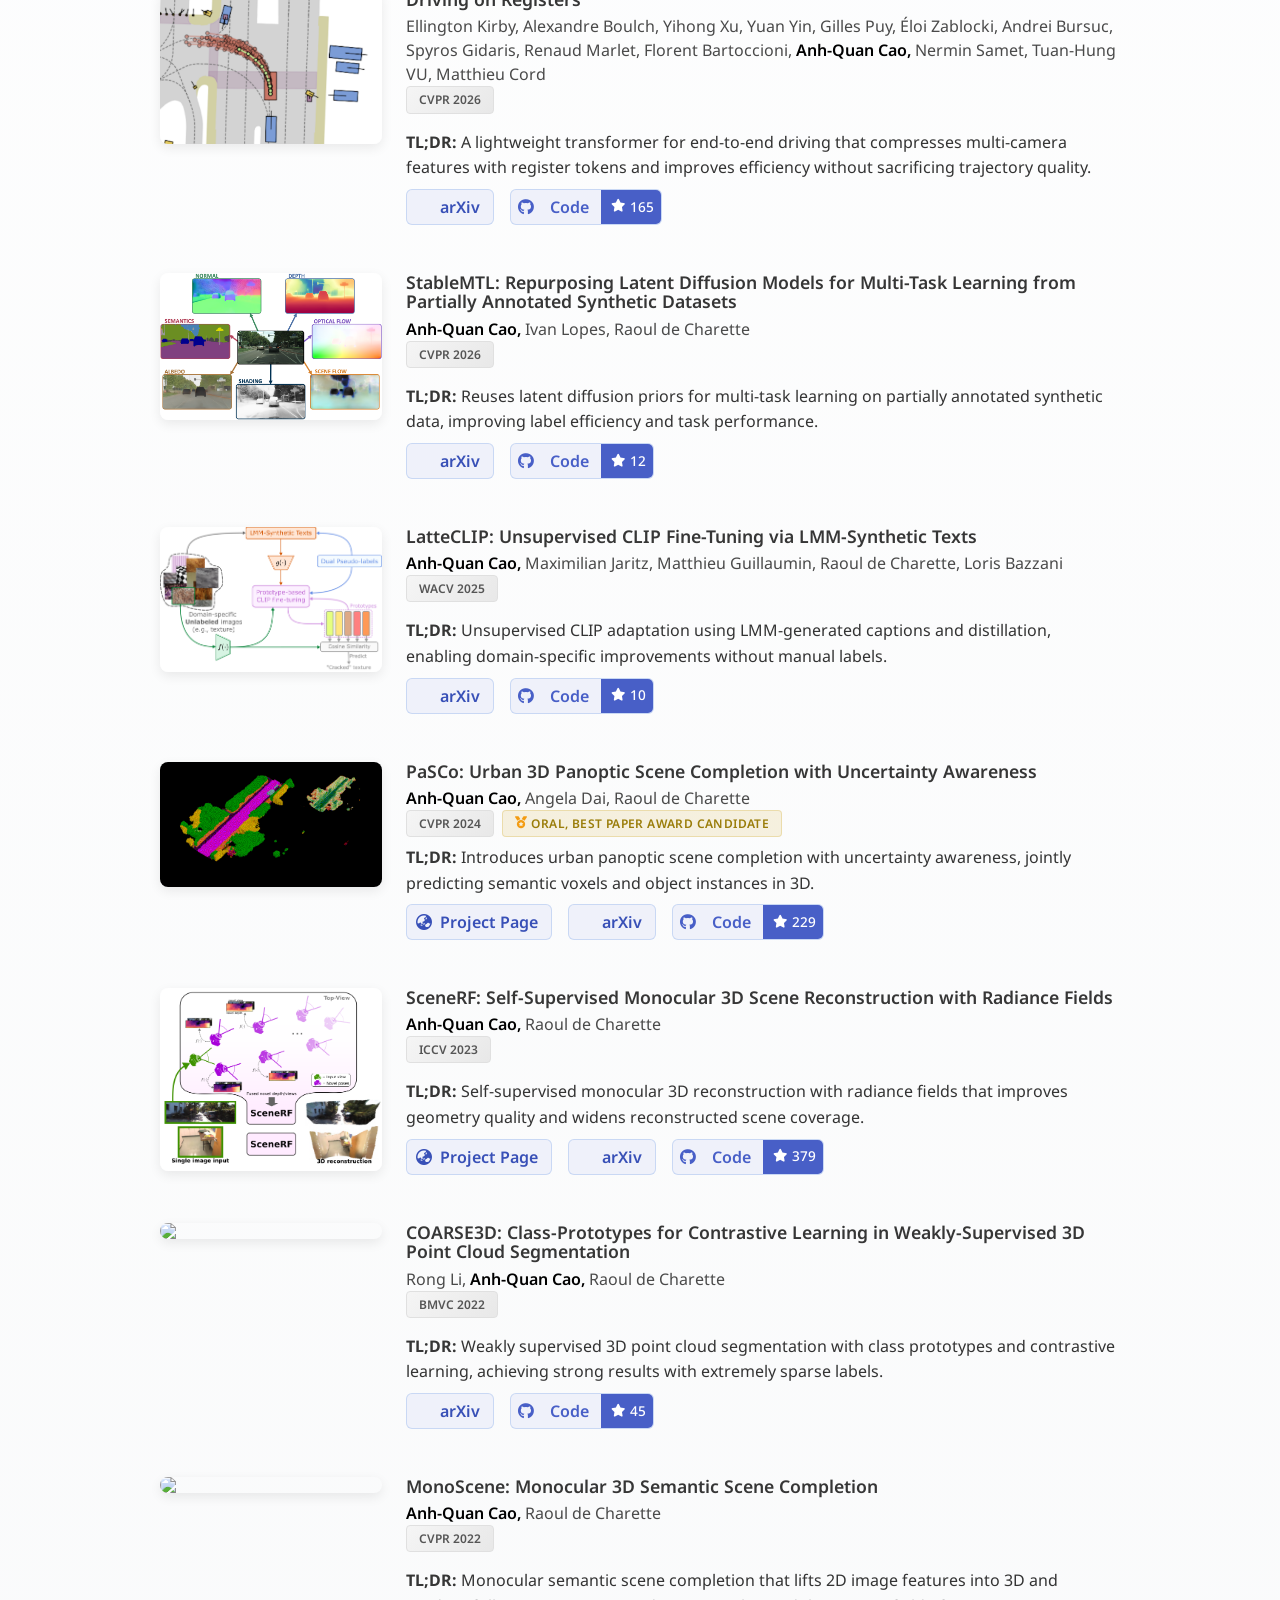
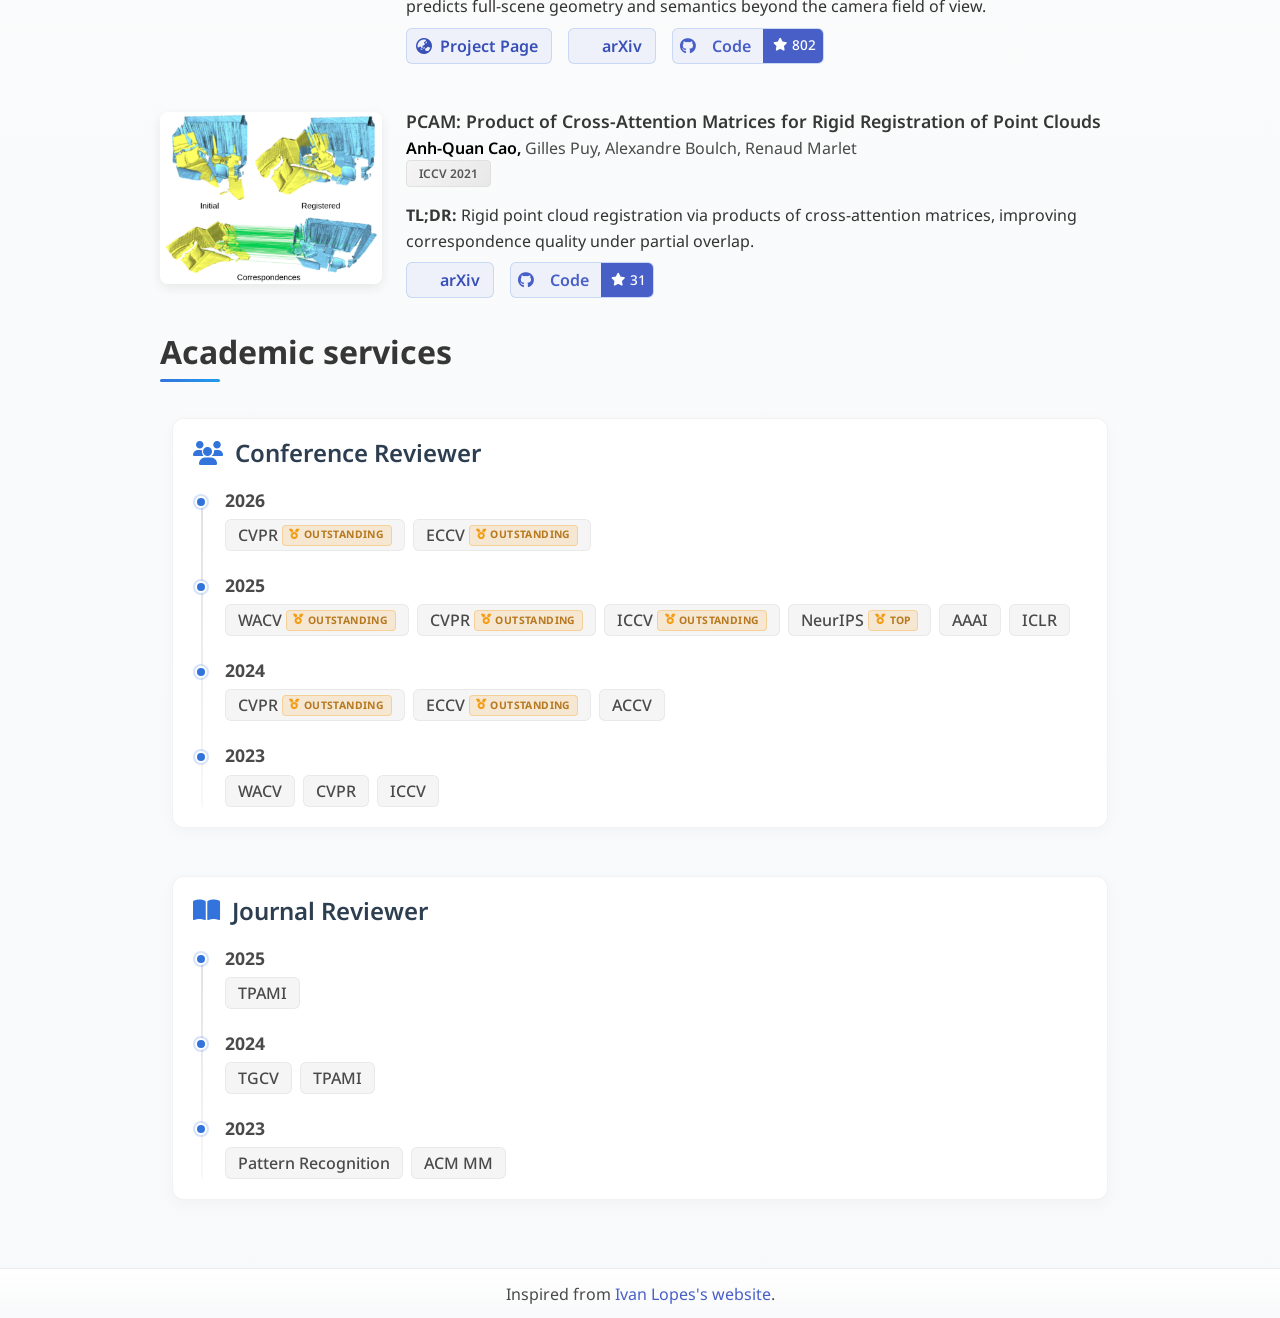
==== commit c11f0c45: "feat: link CoRL 2026 workshop, challenges and call for papers" ====
--- a/index.html
+++ b/index.html
@@ -167,9 +167,11 @@
       <div class="columns publication-block">
         <div class="column">
           <div class="content">
-            <div class="news-item"><span class="tag is-info">11/2026</span> Co-organizing the <b>Workshop on Grounded 4D
-                Multimodal World Models for Autonomous Driving Decision Making</b> at CoRL 2026. Check out our
-              Challenges and Call for Papers.</div>
+            <div class="news-item"><span class="tag is-info">11/2026</span> Co-organizing the <b><a
+                  href="https://arlo0o.github.io/Grounded-Driving-World-Models_Workshop/">Workshop on Grounded 4D
+                  Multimodal World Models for Autonomous Driving Decision Making</a></b> at CoRL 2026. Check out our
+              <a href="https://arlo0o.github.io/Grounded-Driving-World-Models_Workshop/#challenges">Challenges</a> and
+              <a href="https://arlo0o.github.io/Grounded-Driving-World-Models_Workshop/#cfp">Call for Papers</a>.</div>
             <div class="news-item"><span class="tag is-info">09/2026</span> <b><a
                   href="https://valeoai.github.io/VATIX/">VATIX</a></b> wins the <b><span class="badge-outstanding"><i
                     class="fas fa-trophy text-gold"></i> Runner-up Best Paper Award</span></b> at the ECCV 2026 DriveX
